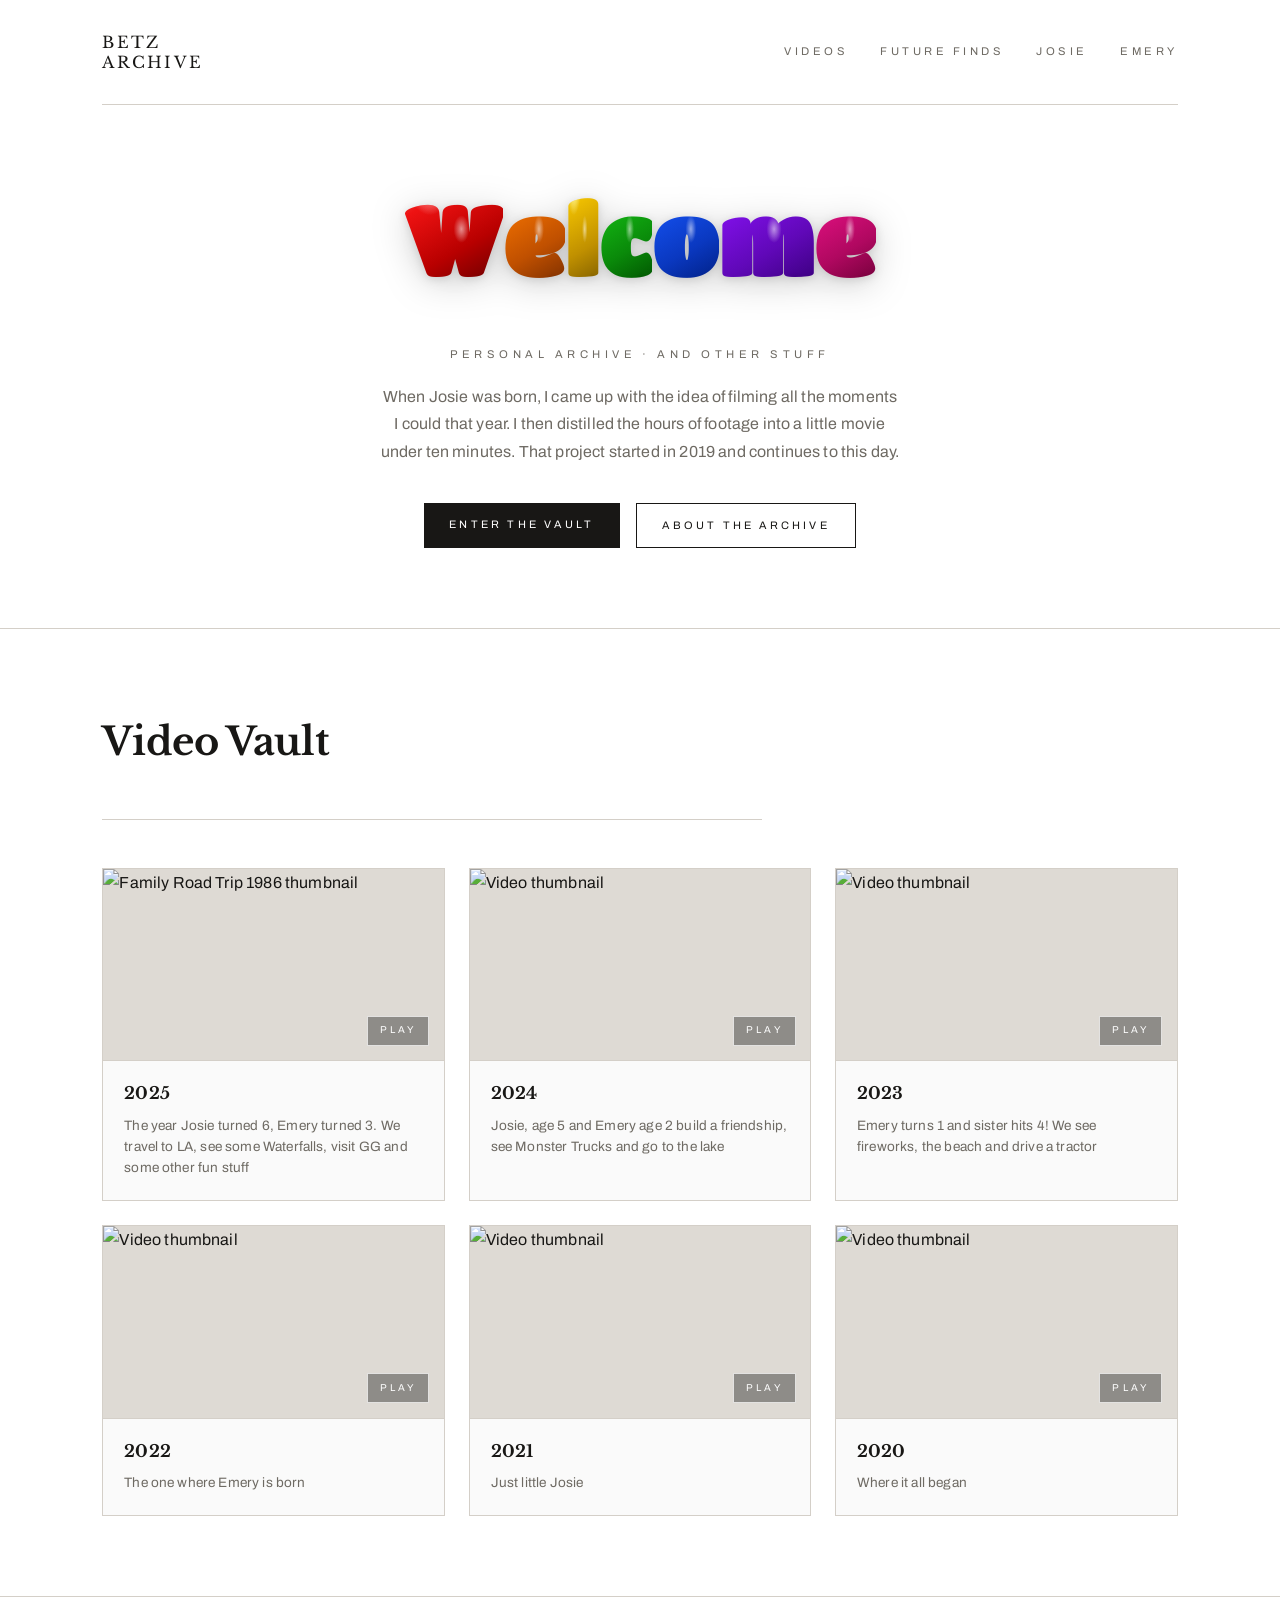
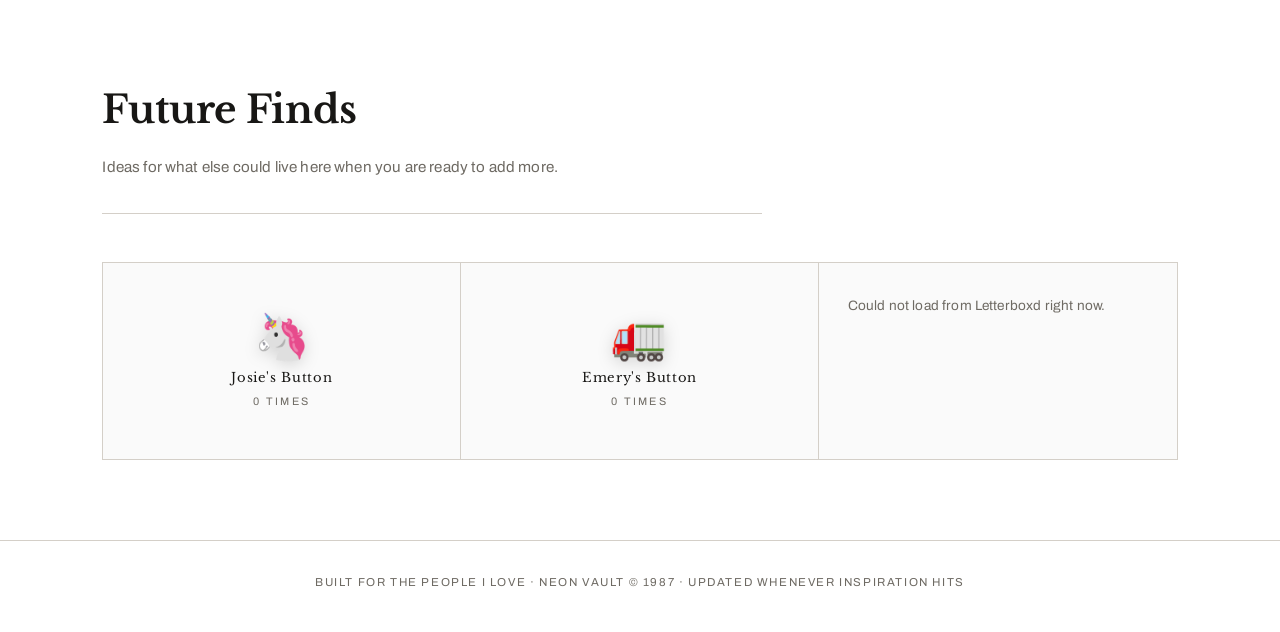
==== index.html @ 5c45f524 "Add Josie and Emery MySpace-era pages with nav links https://claude.ai/code/session_01HqsJxWjfyd1qvW" ====
<!DOCTYPE html>
<html lang="en">
  <head>
    <meta charset="UTF-8" />
    <meta name="viewport" content="width=device-width, initial-scale=1.0" />
    <title>BrutalBetz — Personal Video Archive</title>
    <link rel="stylesheet" href="styles.css?v=7" />
    <link rel="preconnect" href="https://fonts.googleapis.com" />
    <link rel="preconnect" href="https://fonts.gstatic.com" crossorigin />
    <link
      href="https://fonts.googleapis.com/css2?family=Archivo:wght@400;600;700&family=Libre+Baskerville:wght@400;700&family=Titan+One&display=swap"
      rel="stylesheet"
    />
  </head>
  <body>
    <header class="hero">
      <nav class="nav">
        <div class="logo">
          <span>Betz</span>
          <span>Archive</span>
        </div>
        <div class="nav-links">
          <a href="#videos">Videos</a>
          <a href="#future">Future Finds</a>
          <a href="josie.html">Josie</a>
          <a href="emery.html">Emery</a>
        </div>
      </nav>
      <div class="hero-content">
        <h1 class="balloon-welcome" aria-label="Welcome">
          <span class="bl bl-1">W</span><span class="bl bl-2">e</span><span class="bl bl-3">l</span><span class="bl bl-4">c</span><span class="bl bl-5">o</span><span class="bl bl-6">m</span><span class="bl bl-7">e</span>
        </h1>
        <p class="tagline">Personal Archive · And Other Stuff</p>
        <p class="subtitle">
          When Josie was born, I came up with the idea of filming all the moments I could that year. I then distilled the hours of footage into a little movie under ten minutes. That project started in 2019 and continues to this day.
        </p>
        <div class="hero-actions">
          <a class="btn primary" href="#videos">Enter the Vault</a>
          <a class="btn ghost" href="#about">About the Archive</a>
        </div>
      </div>
    </header>

    <main>
      <section id="videos" class="section">
        <div class="section-heading">
          <h2>Video Vault</h2>
        </div>
        <div class="video-grid">
          <article class="video-card">
            <a
              class="video-frame video-thumb"
              href="https://www.youtube.com/watch?v=CXclisG_ef0"
              target="_blank"
              rel="noopener"
              aria-label="Watch Family Road Trip 1986 on YouTube"
            >
              <img
                src="https://img.youtube.com/vi/CXclisG_ef0/hqdefault.jpg"
                alt="Family Road Trip 1986 thumbnail"
                loading="lazy"
              />
              <span class="play-badge">Play</span>
            </a>
            <div class="video-info">
              <h3>2025</h3>
              <p>The year Josie turned 6, Emery turned 3. We travel to LA, see some Waterfalls, visit GG and some other fun stuff</p>
            </div>
          </article>

          <article class="video-card">
            <a
              class="video-frame video-thumb"
              href="https://www.youtube.com/watch?v=fE4A3GOaSOI"
              target="_blank"
              rel="noopener"
              aria-label="Watch Backyard Premiere Night on YouTube"
            >
              <img
                src="https://img.youtube.com/vi/fE4A3GOaSOI/hqdefault.jpg"
                alt="Video thumbnail"
                loading="lazy"
              />
              <span class="play-badge">Play</span>
            </a>
            <div class="video-info">
              <h3>2024</h3>
              <p>Josie, age 5 and Emery age 2 build a friendship, see Monster Trucks and go to the lake</p>
            </div>
          </article>

          <article class="video-card">
            <a
              class="video-frame video-thumb"
              href="https://www.youtube.com/watch?v=Lk8AnoYKw0U"
              target="_blank"
              rel="noopener"
              aria-label="Watch Arcade Night Highlights on YouTube"
            >
              <img
                src="https://img.youtube.com/vi/Lk8AnoYKw0U/hqdefault.jpg"
                alt="Video thumbnail"
                loading="lazy"
              />
              <span class="play-badge">Play</span>
            </a>
            <div class="video-info">
              <h3>2023</h3>
              <p>Emery turns 1 and sister hits 4! We see fireworks, the beach and drive a tractor</p>
            </div>
          </article>

          <article class="video-card">
            <a
              class="video-frame video-thumb"
              href="https://www.youtube.com/watch?v=6QU9SoB298Q"
              target="_blank"
              rel="noopener"
              aria-label="Watch video on YouTube"
            >
              <img
                src="https://img.youtube.com/vi/6QU9SoB298Q/hqdefault.jpg"
                alt="Video thumbnail"
                loading="lazy"
              />
              <span class="play-badge">Play</span>
            </a>
            <div class="video-info">
              <h3>2022</h3>
              <p>The one where Emery is born</p>
            </div>
          </article>

          <article class="video-card">
            <a
              class="video-frame video-thumb"
              href="https://www.youtube.com/watch?v=R--Ozr4izWY"
              target="_blank"
              rel="noopener"
              aria-label="Watch video on YouTube"
            >
              <img
                src="https://img.youtube.com/vi/R--Ozr4izWY/hqdefault.jpg"
                alt="Video thumbnail"
                loading="lazy"
              />
              <span class="play-badge">Play</span>
            </a>
            <div class="video-info">
              <h3>2021</h3>
              <p>Just little Josie</p>
            </div>
          </article>

          <article class="video-card">
            <a
              class="video-frame video-thumb"
              href="https://www.youtube.com/watch?v=azm1AT_yBo0"
              target="_blank"
              rel="noopener"
              aria-label="Watch video on YouTube"
            >
              <img
                src="https://img.youtube.com/vi/azm1AT_yBo0/hqdefault.jpg"
                alt="Video thumbnail"
                loading="lazy"
              />
              <span class="play-badge">Play</span>
            </a>
            <div class="video-info">
              <h3>2020</h3>
              <p>Where it all began</p>
            </div>
          </article>
        </div>
      </section>

<section id="future" class="section future">
        <div class="section-heading">
          <h2>Future Finds</h2>
          <p>Ideas for what else could live here when you are ready to add more.</p>
        </div>
        <div class="future-grid">
          <div class="future-card josie-card">
            <button class="josie-btn" id="josie-btn" aria-label="Josie's Button">
              <span class="josie-icon">🦄</span>
              <span class="josie-label">Josie's Button</span>
              <span class="btn-counter" id="josie-count">0 times</span>
            </button>
          </div>
          <div class="future-card emery-card">
            <button class="emery-btn" id="emery-btn" aria-label="Emery's Button">
              <span class="emery-icon">🚛</span>
              <span class="emery-label">Emery's Button</span>
              <span class="btn-counter" id="emery-count">0 times</span>
            </button>
          </div>
          <div class="future-card letterboxd-card" id="letterboxd-card">
            <p class="lb-loading">Loading from Letterboxd…</p>
          </div>
        </div>
      </section>
    </main>

    <footer class="footer">
      <p>Built for the people I love · Neon Vault © 1987 · Updated whenever inspiration hits</p>
    </footer>

    <script>
      function spawnRunner(emoji, cssClass, duration) {
        const el = document.createElement('div');
        el.textContent = emoji;
        el.className = cssClass;
        el.style.bottom = (55 + Math.random() * 90) + 'px';
        document.body.appendChild(el);
        setTimeout(function () { el.remove(); }, duration);
      }

      function formatCount(n) {
        return n === 1 ? '1 time' : n + ' times';
      }

      // Load saved counts
      var josieCount = parseInt(localStorage.getItem('josie-count') || '0', 10);
      var emeryCount = parseInt(localStorage.getItem('emery-count') || '0', 10);
      document.getElementById('josie-count').textContent = formatCount(josieCount);
      document.getElementById('emery-count').textContent = formatCount(emeryCount);

      document.getElementById('josie-btn').addEventListener('click', function () {
        spawnRunner('🦄', 'unicorn-runner', 3100);
        josieCount++;
        localStorage.setItem('josie-count', josieCount);
        document.getElementById('josie-count').textContent = formatCount(josieCount);
      });

      document.getElementById('emery-btn').addEventListener('click', function () {
        spawnRunner('🚛', 'truck-runner', 3300);
        emeryCount++;
        localStorage.setItem('emery-count', emeryCount);
        document.getElementById('emery-count').textContent = formatCount(emeryCount);
      });
    </script>

    <script>
      (async function () {
        const card = document.getElementById('letterboxd-card');
        const feedUrl = 'https://letterboxd.com/BrutalBetz/rss/';
        const enc = encodeURIComponent(feedUrl);

        async function timedFetch(url) {
          const ctrl = new AbortController();
          const t = setTimeout(() => ctrl.abort(), 8000);
          try {
            const r = await fetch(url, { signal: ctrl.signal });
            clearTimeout(t);
            return r;
          } catch (e) { clearTimeout(t); throw e; }
        }

        async function getRawXml() {
          // Proxy 1: allorigins (returns JSON wrapper)
          try {
            const r = await timedFetch('https://api.allorigins.win/get?url=' + enc);
            if (r.ok) { const j = await r.json(); if (j.contents) return j.contents; }
          } catch (_) {}

          // Proxy 2: corsproxy.io (returns raw)
          try {
            const r = await timedFetch('https://corsproxy.io/?' + enc);
            if (r.ok) return await r.text();
          } catch (_) {}

          // Proxy 3: codetabs (returns raw)
          try {
            const r = await timedFetch('https://api.codetabs.com/v1/proxy?quest=' + enc);
            if (r.ok) return await r.text();
          } catch (_) {}

          throw new Error('All proxies failed');
        }

        try {
          const xmlText = await getRawXml();
          const xml = new DOMParser().parseFromString(xmlText, 'text/xml');
          const item = xml.querySelector('item');
          if (!item) throw new Error('No items');

          const rawTitle = item.querySelector('title')?.textContent || '';

          // <link> sits between tags as a text node — grab it safely
          const linkEl = item.getElementsByTagName('link')[0];
          const link = (linkEl?.textContent || linkEl?.nextSibling?.nodeValue || '').trim() || 'https://letterboxd.com/BrutalBetz/';

          const rating = parseFloat(
            item.getElementsByTagNameNS('*', 'memberRating')[0]?.textContent ||
            item.getElementsByTagNameNS('*', 'rating')[0]?.textContent || '0'
          );
          const watchedDate = item.getElementsByTagNameNS('*', 'watchedDate')[0]?.textContent || '';

          const tmp = document.createElement('div');
          tmp.innerHTML = item.querySelector('description')?.textContent || '';
          const posterSrc = tmp.querySelector('img')?.src || '';

          const cleanTitle = rawTitle.replace(/,\s*\d{4}.*$/, '').trim();
          const year = rawTitle.match(/,\s*(\d{4})/)?.[1] || '';

          function toStars(n) {
            if (!n || isNaN(n)) return '';
            return '★'.repeat(Math.floor(n)) + (n % 1 >= 0.5 ? '½' : '');
          }

          const dateStr = watchedDate
            ? new Date(watchedDate + 'T12:00:00').toLocaleDateString('en-US', { month: 'long', day: 'numeric', year: 'numeric' })
            : '';

          card.innerHTML = `
            <p class="lb-eyebrow">Last Watched</p>
            <div class="lb-inner">
              ${posterSrc ? `<a href="${link}" target="_blank" rel="noopener" aria-label="${cleanTitle} on Letterboxd">
                <img class="lb-poster" src="${posterSrc}" alt="${cleanTitle} poster">
              </a>` : ''}
              <div class="lb-info">
                <h3 class="lb-title">
                  <a href="${link}" target="_blank" rel="noopener">${cleanTitle}</a>${year ? `&ensp;<span class="lb-year">${year}</span>` : ''}
                </h3>
                ${toStars(rating) ? `<p class="lb-rating">${toStars(rating)}</p>` : ''}
                ${dateStr ? `<p class="lb-date">${dateStr}</p>` : ''}
              </div>
            </div>
            <a class="lb-profile-link" href="https://letterboxd.com/BrutalBetz/" target="_blank" rel="noopener">View on Letterboxd →</a>
          `;
        } catch (e) {
          card.innerHTML = '<p class="lb-loading">Could not load from Letterboxd right now.</p>';
        }
      })();
    </script>
  </body>
</html>
---- styles.css ----
:root {
  --bg: #ffffff;
  --bg-card: #fafafa;
  --ink: #181715;
  --muted: #6e6a63;
  --accent: #8c3b41;
  --accent-blue: #4d7082;
  --line: #d4cfc8;
  --shadow: 0 1px 6px rgba(0, 0, 0, 0.06);
}

* {
  box-sizing: border-box;
  margin: 0;
  padding: 0;
}

body {
  font-family: "Archivo", sans-serif;
  background: var(--bg);
  color: var(--ink);
  line-height: 1.7;
  letter-spacing: 0.01em;
}

/* ── NAV & HERO ─────────────────────────────────── */

.hero {
  padding: 0 8vw;
  background: var(--bg);
  border-bottom: 1px solid var(--line);
}

.nav {
  display: flex;
  justify-content: space-between;
  align-items: center;
  padding: 2rem 0;
  border-bottom: 1px solid var(--line);
}

.logo {
  font-family: "Libre Baskerville", serif;
  font-size: 1rem;
  letter-spacing: 0.14rem;
  text-transform: uppercase;
  color: var(--ink);
  display: flex;
  flex-direction: column;
  line-height: 1.25;
}

.nav-links {
  display: flex;
  gap: 2rem;
  font-family: "Archivo", sans-serif;
  text-transform: uppercase;
  font-size: 0.7rem;
  letter-spacing: 0.22rem;
}

.nav-links a {
  color: var(--muted);
  text-decoration: none;
  transition: color 0.2s;
}

.nav-links a:hover {
  color: var(--ink);
}

.hero-content {
  padding: 3rem 0 5rem;
  text-align: center;
}

.balloon-welcome {
  font-family: "Titan One", cursive;
  font-size: clamp(2.4rem, 8.5vw, 6rem);
  line-height: 1.8;
  letter-spacing: 0.01em;
  margin-bottom: 1.2rem;
  white-space: nowrap;
  filter:
    drop-shadow(0 6px 18px rgba(0, 0, 0, 0.18))
    drop-shadow(0 2px 4px rgba(0, 0, 0, 0.12));
}

@keyframes balloon-float {
  0%, 100% { transform: translateY(var(--arch)); }
  50%       { transform: translateY(calc(var(--arch) - 16px)); }
}

.bl {
  display: inline-block;
  color: transparent;
  -webkit-background-clip: text;
  background-clip: text;
  animation: balloon-float 3.2s ease-in-out infinite;
}

/* arch positions form an upward curve — center letter is highest */
.bl-1 { --arch: 22px;  animation-delay: 0.00s; }
.bl-2 { --arch: 8px;   animation-delay: 0.14s; }
.bl-3 { --arch: -4px;  animation-delay: 0.28s; }
.bl-4 { --arch: -14px; animation-delay: 0.42s; }
.bl-5 { --arch: -4px;  animation-delay: 0.56s; }
.bl-6 { --arch: 8px;   animation-delay: 0.70s; }
.bl-7 { --arch: 22px;  animation-delay: 0.84s; }

/* Metallic gradients: sharp white specular + deep shadow per letter */
.bl-1 { background-image:
  radial-gradient(ellipse 36% 30% at 26% 18%, rgba(255,255,255,1.0) 0%, rgba(255,180,180,0.5) 35%, transparent 60%),
  radial-gradient(ellipse 16% 16% at 58% 44%, rgba(255,255,255,0.55) 0%, transparent 50%),
  radial-gradient(ellipse 30% 26% at 80% 84%, rgba(80,0,0,0.7) 0%, transparent 58%),
  linear-gradient(150deg, #ff7070 0%, #ee1212 28%, #b80000 56%, #6a0000 80%, #320000 100%); }

.bl-2 { background-image:
  radial-gradient(ellipse 36% 30% at 26% 18%, rgba(255,255,255,1.0) 0%, rgba(255,210,160,0.5) 35%, transparent 60%),
  radial-gradient(ellipse 16% 16% at 58% 44%, rgba(255,255,255,0.55) 0%, transparent 50%),
  radial-gradient(ellipse 30% 26% at 80% 84%, rgba(90,28,0,0.7) 0%, transparent 58%),
  linear-gradient(150deg, #ffb84a 0%, #f07000 28%, #c05000 56%, #7a2e00 80%, #3a1200 100%); }

.bl-3 { background-image:
  radial-gradient(ellipse 36% 30% at 26% 18%, rgba(255,255,255,1.0) 0%, rgba(255,255,180,0.5) 35%, transparent 60%),
  radial-gradient(ellipse 16% 16% at 58% 44%, rgba(255,255,255,0.55) 0%, transparent 50%),
  radial-gradient(ellipse 30% 26% at 80% 84%, rgba(80,60,0,0.7) 0%, transparent 58%),
  linear-gradient(150deg, #ffe040 0%, #f0c000 28%, #c09000 56%, #7a5a00 80%, #3a2800 100%); }

.bl-4 { background-image:
  radial-gradient(ellipse 36% 30% at 26% 18%, rgba(255,255,255,1.0) 0%, rgba(180,255,180,0.5) 35%, transparent 60%),
  radial-gradient(ellipse 16% 16% at 58% 44%, rgba(255,255,255,0.55) 0%, transparent 50%),
  radial-gradient(ellipse 30% 26% at 80% 84%, rgba(0,60,0,0.7) 0%, transparent 58%),
  linear-gradient(150deg, #60e060 0%, #14b814 28%, #0a8a0a 56%, #005000 80%, #002400 100%); }

.bl-5 { background-image:
  radial-gradient(ellipse 36% 30% at 26% 18%, rgba(255,255,255,1.0) 0%, rgba(180,200,255,0.5) 35%, transparent 60%),
  radial-gradient(ellipse 16% 16% at 58% 44%, rgba(255,255,255,0.55) 0%, transparent 50%),
  radial-gradient(ellipse 30% 26% at 80% 84%, rgba(0,0,90,0.7) 0%, transparent 58%),
  linear-gradient(150deg, #6098ff 0%, #1450ee 28%, #0a38c0 56%, #001e80 80%, #000e40 100%); }

.bl-6 { background-image:
  radial-gradient(ellipse 36% 30% at 26% 18%, rgba(255,255,255,1.0) 0%, rgba(220,180,255,0.5) 35%, transparent 60%),
  radial-gradient(ellipse 16% 16% at 58% 44%, rgba(255,255,255,0.55) 0%, transparent 50%),
  radial-gradient(ellipse 30% 26% at 80% 84%, rgba(50,0,90,0.7) 0%, transparent 58%),
  linear-gradient(150deg, #c070ff 0%, #8010e8 28%, #6008b8 56%, #3c0080 80%, #1c0040 100%); }

.bl-7 { background-image:
  radial-gradient(ellipse 36% 30% at 26% 18%, rgba(255,255,255,1.0) 0%, rgba(255,180,230,0.5) 35%, transparent 60%),
  radial-gradient(ellipse 16% 16% at 58% 44%, rgba(255,255,255,0.55) 0%, transparent 50%),
  radial-gradient(ellipse 30% 26% at 80% 84%, rgba(90,0,50,0.7) 0%, transparent 58%),
  linear-gradient(150deg, #ff70c0 0%, #e01080 28%, #b00860 56%, #700038 80%, #360018 100%); }

.tagline {
  font-family: "Archivo", sans-serif;
  text-transform: uppercase;
  letter-spacing: 0.28rem;
  color: var(--muted);
  margin-bottom: 1.2rem;
  font-size: 0.7rem;
}

.subtitle {
  color: var(--muted);
  max-width: 520px;
  font-size: 1rem;
  line-height: 1.7;
  margin: 0 auto;
}

.hero-actions {
  display: flex;
  gap: 1rem;
  margin-top: 2.4rem;
  justify-content: center;
}

.btn {
  text-decoration: none;
  padding: 0.75rem 1.6rem;
  font-family: "Archivo", sans-serif;
  text-transform: uppercase;
  font-size: 0.68rem;
  letter-spacing: 0.2rem;
  transition: background 0.2s, color 0.2s, border-color 0.2s;
  border-radius: 0;
}

.btn.primary {
  background: var(--ink);
  color: var(--bg);
}

.btn.primary:hover {
  background: var(--accent);
}

.btn.ghost {
  border: 1px solid var(--ink);
  color: var(--ink);
}

.btn.ghost:hover {
  background: var(--ink);
  color: var(--bg);
}

/* ── SECTIONS ───────────────────────────────────── */

.section {
  padding: 5rem 8vw;
}

.section-heading {
  max-width: 660px;
  margin-bottom: 3rem;
  padding-bottom: 2rem;
  border-bottom: 1px solid var(--line);
}

.section h2 {
  font-family: "Libre Baskerville", serif;
  font-size: clamp(2rem, 3vw, 2.8rem);
  letter-spacing: -0.01em;
  margin-bottom: 0.8rem;
}

.section-heading p {
  color: var(--muted);
  font-size: 0.95rem;
}

/* ── VIDEO GRID ─────────────────────────────────── */

.video-grid {
  display: grid;
  grid-template-columns: repeat(3, 1fr);
  gap: 1.5rem;
}

.video-card {
  background: var(--bg-card);
  border: 1px solid var(--line);
  overflow: hidden;
}

.video-frame {
  position: relative;
  padding-top: 56.25%;
  background: #dedad4;
  overflow: hidden;
}

.video-frame img {
  position: absolute;
  inset: 0;
  width: 100%;
  height: 100%;
  object-fit: cover;
}

.video-thumb {
  display: block;
  text-decoration: none;
  color: inherit;
}

.video-thumb::after {
  content: "";
  position: absolute;
  inset: 0;
  background: rgba(0, 0, 0, 0);
  transition: background 0.25s ease;
}

.play-badge {
  position: absolute;
  right: 0.9rem;
  bottom: 0.9rem;
  padding: 0.35rem 0.75rem;
  font-size: 0.62rem;
  letter-spacing: 0.2rem;
  text-transform: uppercase;
  font-family: "Archivo", sans-serif;
  border: 1px solid rgba(255, 255, 255, 0.75);
  color: #fff;
  background: rgba(0, 0, 0, 0.36);
  z-index: 1;
}

.video-thumb:hover::after {
  background: rgba(0, 0, 0, 0.14);
}

.video-thumb:hover .play-badge {
  background: rgba(0, 0, 0, 0.6);
  border-color: #fff;
}

.video-info {
  padding: 1.2rem 1.3rem 1.4rem;
  border-top: 1px solid var(--line);
}

.video-info h3 {
  font-family: "Libre Baskerville", serif;
  font-size: 1.05rem;
  margin-bottom: 0.35rem;
}

.video-info p {
  font-size: 0.85rem;
  color: var(--muted);
  line-height: 1.55;
}

/* ── FUTURE FINDS ───────────────────────────────── */

.future {
  border-top: 1px solid var(--line);
}

.future-grid {
  display: grid;
  grid-template-columns: repeat(3, 1fr);
  border: 1px solid var(--line);
}

.future-card {
  padding: 2rem 1.8rem;
  background: var(--bg-card);
  border-right: 1px solid var(--line);
}

.future-card:last-child {
  border-right: none;
}

.future-card h3 {
  font-family: "Libre Baskerville", serif;
  font-size: 1rem;
  margin-bottom: 0.5rem;
}

.future-card p {
  font-size: 0.85rem;
  color: var(--muted);
  line-height: 1.55;
}

/* ── JOSIE'S BUTTON ─────────────────────────────── */

.josie-card {
  display: flex;
  align-items: center;
  justify-content: center;
}

.josie-btn {
  background: none;
  border: none;
  cursor: pointer;
  display: flex;
  flex-direction: column;
  align-items: center;
  gap: 0.6rem;
  padding: 1.2rem 1.6rem;
  border-radius: 16px;
  transition: transform 0.15s ease;
  outline: none;
}

.josie-btn:hover  { transform: scale(1.08); }
.josie-btn:active { transform: scale(0.93); }

.josie-icon {
  font-size: 2.8rem;
  line-height: 1;
  filter: drop-shadow(0 3px 8px rgba(0, 0, 0, 0.15));
  display: block;
}

.josie-label {
  font-family: "Libre Baskerville", serif;
  font-size: 0.82rem;
  color: var(--ink);
  letter-spacing: 0.04rem;
}

.btn-counter {
  font-family: "Archivo", sans-serif;
  font-size: 0.68rem;
  text-transform: uppercase;
  letter-spacing: 0.14rem;
  color: var(--muted);
}

/* ── EMERY'S BUTTON ─────────────────────────────── */

.emery-card {
  display: flex;
  align-items: center;
  justify-content: center;
}

.emery-btn {
  background: none;
  border: none;
  cursor: pointer;
  display: flex;
  flex-direction: column;
  align-items: center;
  gap: 0.6rem;
  padding: 1.2rem 1.6rem;
  border-radius: 16px;
  transition: transform 0.15s ease;
  outline: none;
}

.emery-btn:hover  { transform: scale(1.08); }
.emery-btn:active { transform: scale(0.93); }

.emery-icon {
  font-size: 2.8rem;
  line-height: 1;
  filter: drop-shadow(0 3px 8px rgba(0, 0, 0, 0.15));
  display: block;
}

.emery-label {
  font-family: "Libre Baskerville", serif;
  font-size: 0.82rem;
  color: var(--ink);
  letter-spacing: 0.04rem;
}


/* ── MONSTER TRUCK RUNNER ───────────────────────── */

@keyframes truck-run {
  0%   { left: -12%; transform: scaleX(-1) translateY(0px)   rotate(0deg);  }
  12%  {             transform: scaleX(-1) translateY(-30px)  rotate(4deg);  }
  24%  {             transform: scaleX(-1) translateY(0px)    rotate(-2deg); }
  36%  {             transform: scaleX(-1) translateY(-30px)  rotate(4deg);  }
  48%  {             transform: scaleX(-1) translateY(0px)    rotate(-2deg); }
  60%  {             transform: scaleX(-1) translateY(-30px)  rotate(4deg);  }
  72%  {             transform: scaleX(-1) translateY(0px)    rotate(-2deg); }
  84%  {             transform: scaleX(-1) translateY(-30px)  rotate(4deg);  }
  100% { left: 112%; transform: scaleX(-1) translateY(0px)    rotate(0deg);  }
}

.truck-runner {
  position: fixed;
  bottom: 72px;
  left: -12%;
  font-size: 5rem;
  line-height: 1;
  z-index: 9999;
  pointer-events: none;
  animation: truck-run 3s linear forwards;
}

/* ── UNICORN RUNNER ─────────────────────────────── */

@keyframes unicorn-run {
  0%   { left: -10%; transform: scaleX(-1) translateY(0px);   }
  8%   {             transform: scaleX(-1) translateY(-18px);  }
  16%  {             transform: scaleX(-1) translateY(0px);    }
  24%  {             transform: scaleX(-1) translateY(-18px);  }
  32%  {             transform: scaleX(-1) translateY(0px);    }
  40%  {             transform: scaleX(-1) translateY(-18px);  }
  48%  {             transform: scaleX(-1) translateY(0px);    }
  56%  {             transform: scaleX(-1) translateY(-18px);  }
  64%  {             transform: scaleX(-1) translateY(0px);    }
  72%  {             transform: scaleX(-1) translateY(-18px);  }
  80%  {             transform: scaleX(-1) translateY(0px);    }
  88%  {             transform: scaleX(-1) translateY(-18px);  }
  100% { left: 110%; transform: scaleX(-1) translateY(0px);   }
}

.unicorn-runner {
  position: fixed;
  bottom: 80px;
  left: -10%;
  font-size: 4rem;
  line-height: 1;
  z-index: 9999;
  pointer-events: none;
  animation: unicorn-run 2.8s linear forwards;
}

/* ── LETTERBOXD CARD ────────────────────────────── */

.letterboxd-card {
  display: flex;
  flex-direction: column;
  gap: 0.9rem;
}

.lb-eyebrow {
  font-family: "Archivo", sans-serif;
  text-transform: uppercase;
  font-size: 0.65rem;
  letter-spacing: 0.22rem;
  color: var(--muted);
}

.lb-inner {
  display: flex;
  gap: 1rem;
  align-items: flex-start;
}

.lb-poster {
  width: 52px;
  flex-shrink: 0;
  border: 1px solid var(--line);
  display: block;
}

.lb-info {
  display: flex;
  flex-direction: column;
  gap: 0.25rem;
}

.lb-title {
  font-family: "Libre Baskerville", serif;
  font-size: 0.95rem;
  font-weight: 400;
  line-height: 1.3;
  margin: 0;
}

.lb-title a {
  color: var(--ink);
  text-decoration: none;
}

.lb-title a:hover {
  color: var(--accent);
}

.lb-year {
  font-family: "Archivo", sans-serif;
  font-size: 0.75rem;
  color: var(--muted);
  font-weight: 400;
}

.lb-rating {
  color: var(--accent);
  font-size: 0.85rem;
  letter-spacing: 0.05em;
}

.lb-date {
  font-size: 0.78rem;
  color: var(--muted);
}

.lb-profile-link {
  font-family: "Archivo", sans-serif;
  font-size: 0.68rem;
  text-transform: uppercase;
  letter-spacing: 0.15rem;
  color: var(--muted);
  text-decoration: none;
  margin-top: auto;
}

.lb-profile-link:hover {
  color: var(--accent);
}

.lb-loading {
  font-size: 0.85rem;
  color: var(--muted);
}

/* ── FOOTER ─────────────────────────────────────── */

.footer {
  padding: 2rem 8vw 2.5rem;
  text-align: center;
  font-size: 0.72rem;
  color: var(--muted);
  border-top: 1px solid var(--line);
  letter-spacing: 0.1rem;
  text-transform: uppercase;
}

/* ── RESPONSIVE ─────────────────────────────────── */

@media (max-width: 960px) {
  .video-grid {
    grid-template-columns: repeat(2, 1fr);
  }

  .future-grid {
    grid-template-columns: 1fr;
  }

  .future-card {
    border-right: none;
    border-bottom: 1px solid var(--line);
  }

  .future-card:last-child {
    border-bottom: none;
  }
}

@media (max-width: 768px) {
  .nav {
    flex-direction: column;
    align-items: flex-start;
    gap: 1rem;
  }

  .hero-actions {
    flex-direction: column;
    align-items: flex-start;
  }

  .video-grid {
    grid-template-columns: 1fr;
  }
}
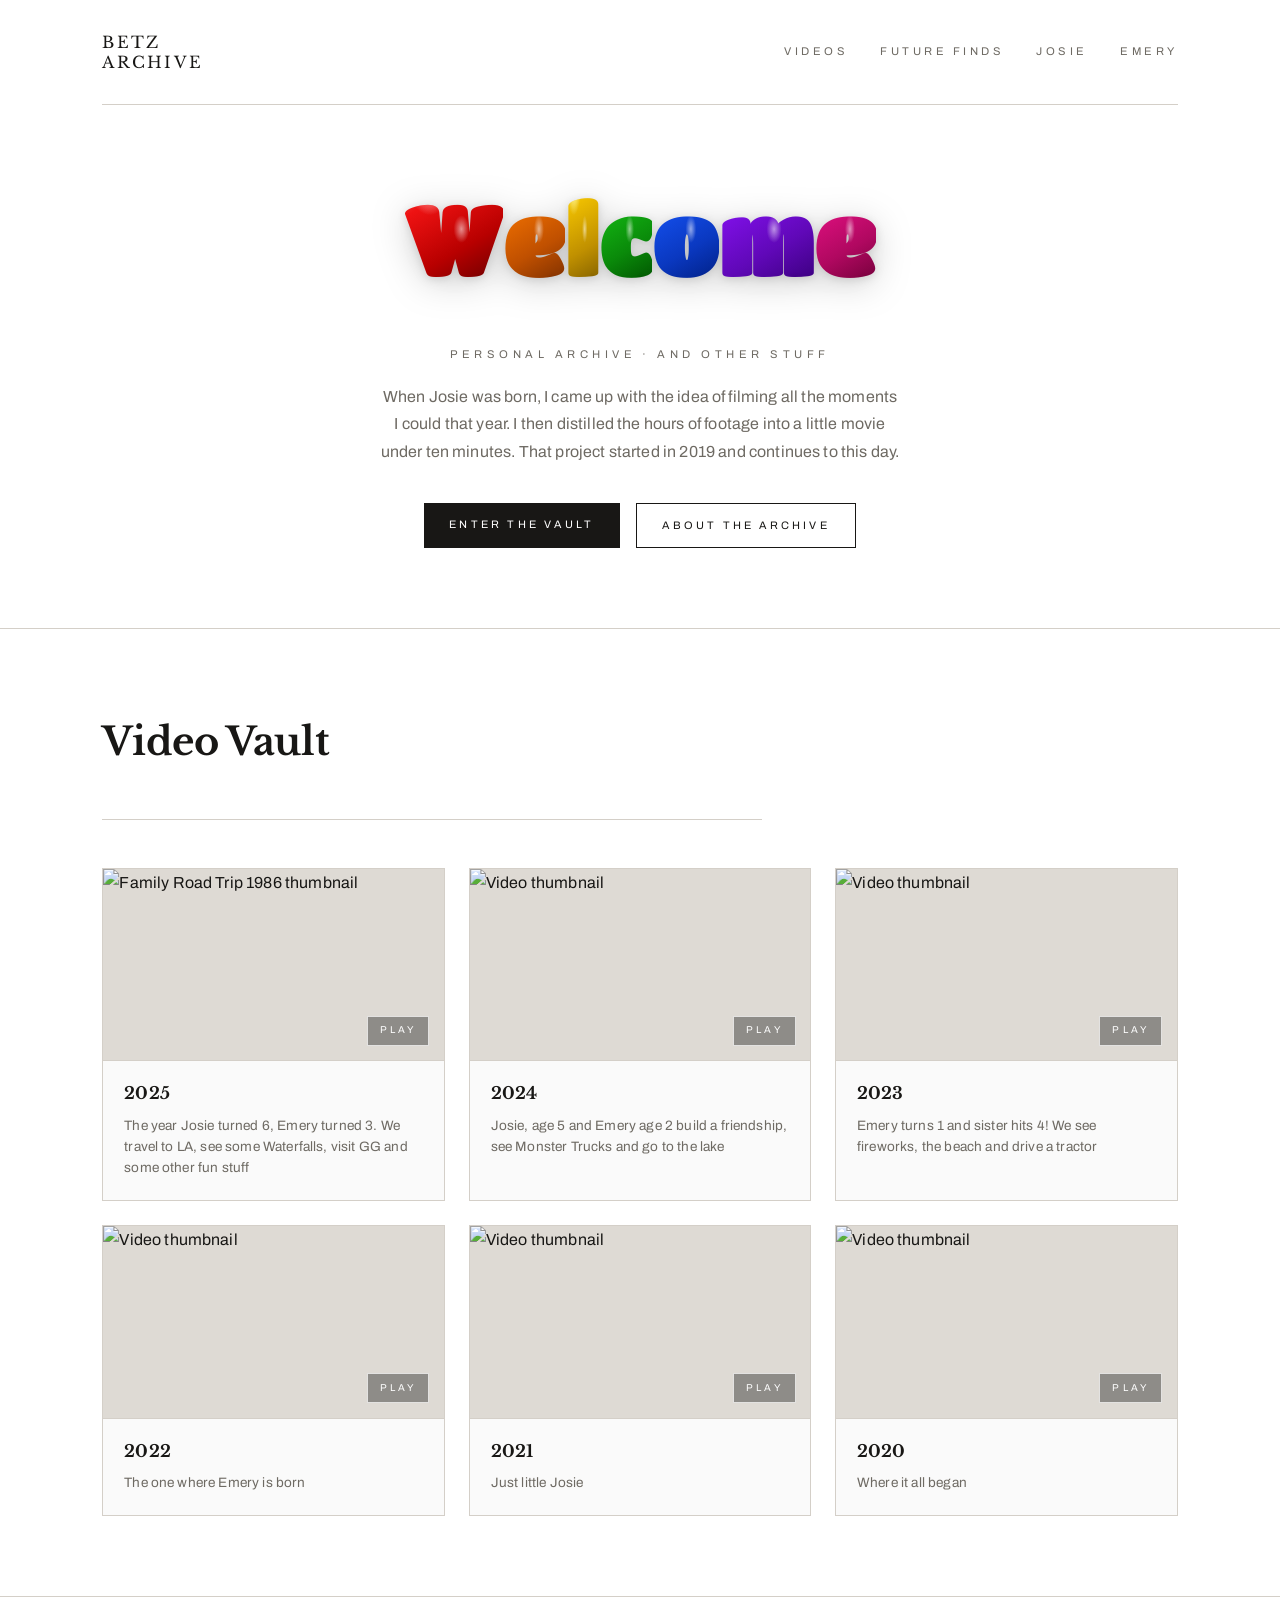
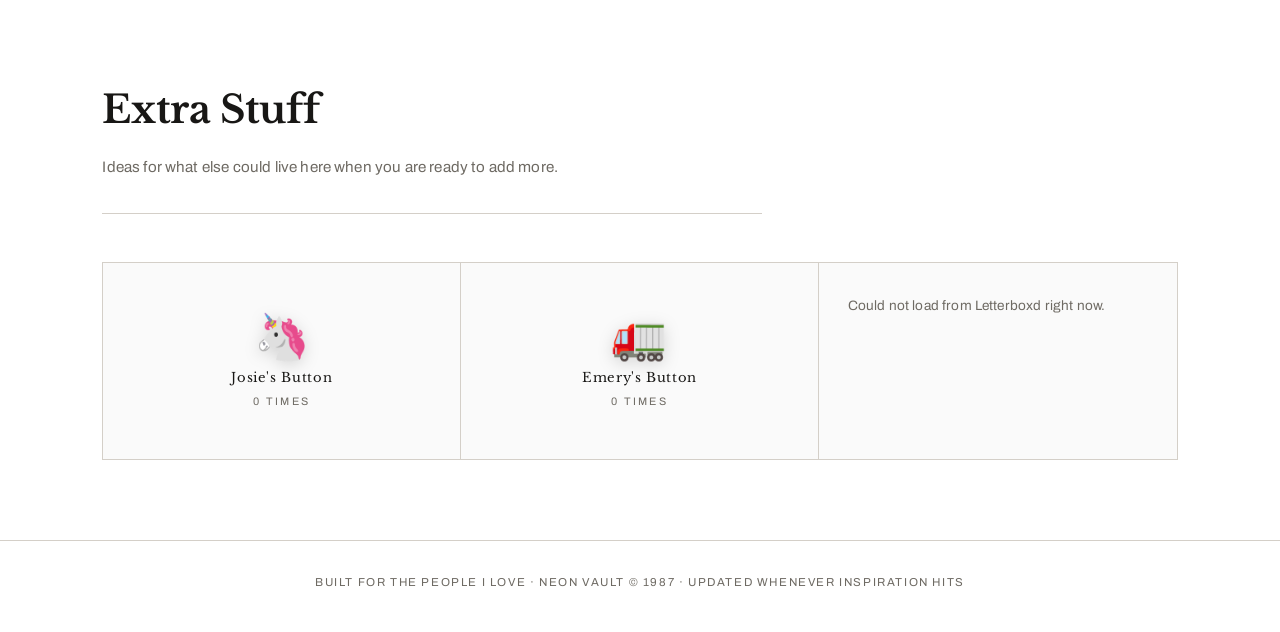
==== commit c61e370f: "Resolve merge conflict: keep nav links for Josie, Emery, Future Finds https://claude.ai/code/session" ====
--- a/index.html
+++ b/index.html
@@ -177,7 +177,7 @@
 
 <section id="future" class="section future">
         <div class="section-heading">
-          <h2>Future Finds</h2>
+          <h2>Extra Stuff</h2>
           <p>Ideas for what else could live here when you are ready to add more.</p>
         </div>
         <div class="future-grid">
@@ -185,14 +185,14 @@
             <button class="josie-btn" id="josie-btn" aria-label="Josie's Button">
               <span class="josie-icon">🦄</span>
               <span class="josie-label">Josie's Button</span>
-              <span class="btn-counter" id="josie-count">0 times</span>
+              <span class="btn-counter" id="josie-count">0 Unicorns</span>
             </button>
           </div>
           <div class="future-card emery-card">
             <button class="emery-btn" id="emery-btn" aria-label="Emery's Button">
               <span class="emery-icon">🚛</span>
               <span class="emery-label">Emery's Button</span>
-              <span class="btn-counter" id="emery-count">0 times</span>
+              <span class="btn-counter" id="emery-count">0 Trucks</span>
             </button>
           </div>
           <div class="future-card letterboxd-card" id="letterboxd-card">
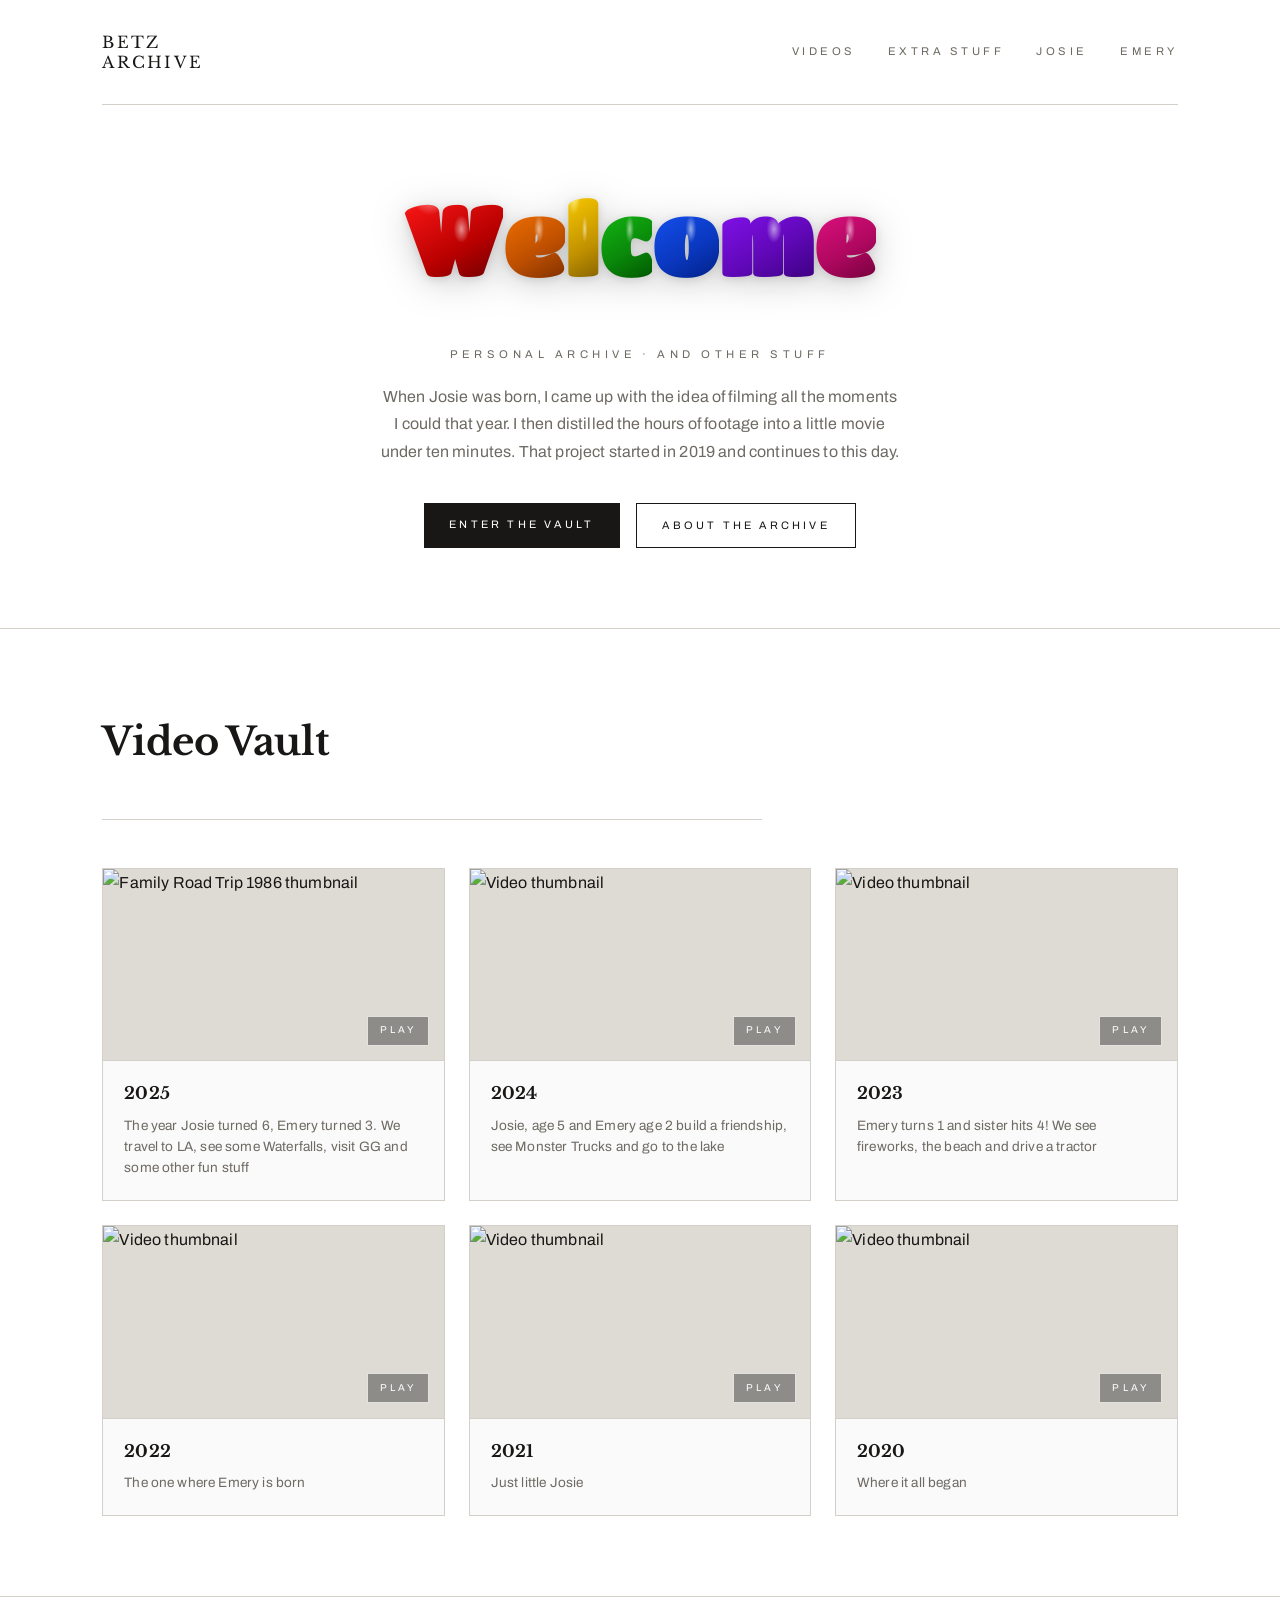
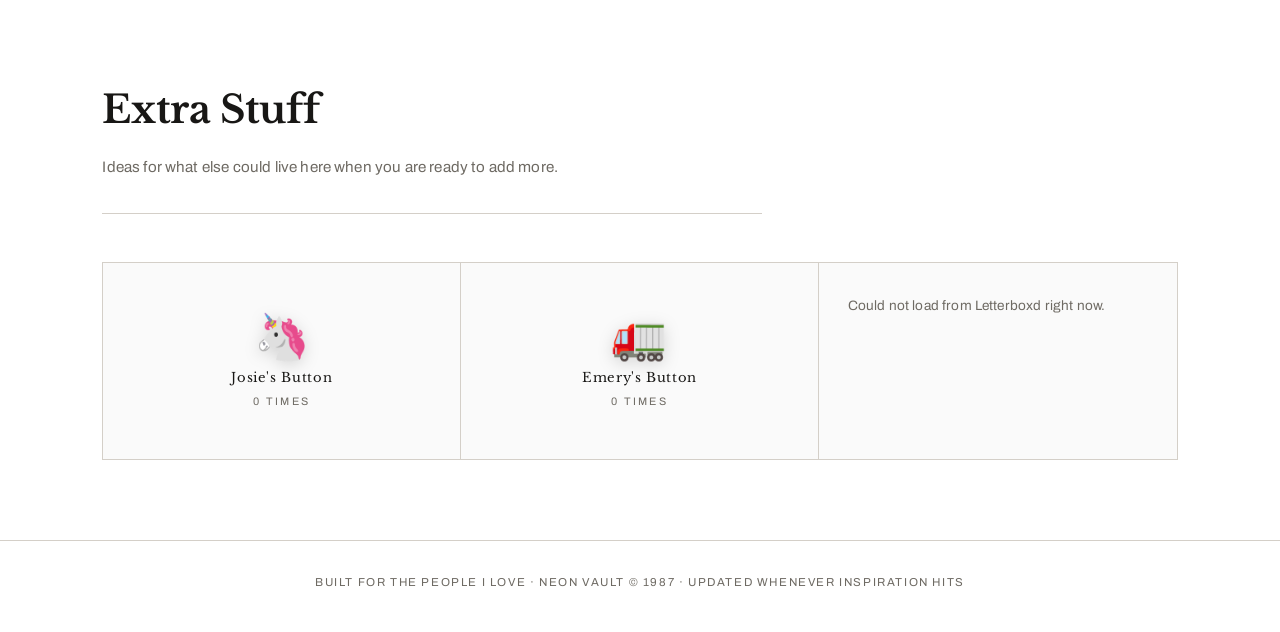
==== commit 977f4a47: "Rename nav link from Future Finds to Extra Stuff https://claude.ai/code/session_01HqsJxWjfyd1qvWVsj9" ====
--- a/index.html
+++ b/index.html
@@ -21,7 +21,7 @@
         </div>
         <div class="nav-links">
           <a href="#videos">Videos</a>
-          <a href="#future">Future Finds</a>
+          <a href="#future">Extra Stuff</a>
           <a href="josie.html">Josie</a>
           <a href="emery.html">Emery</a>
         </div>
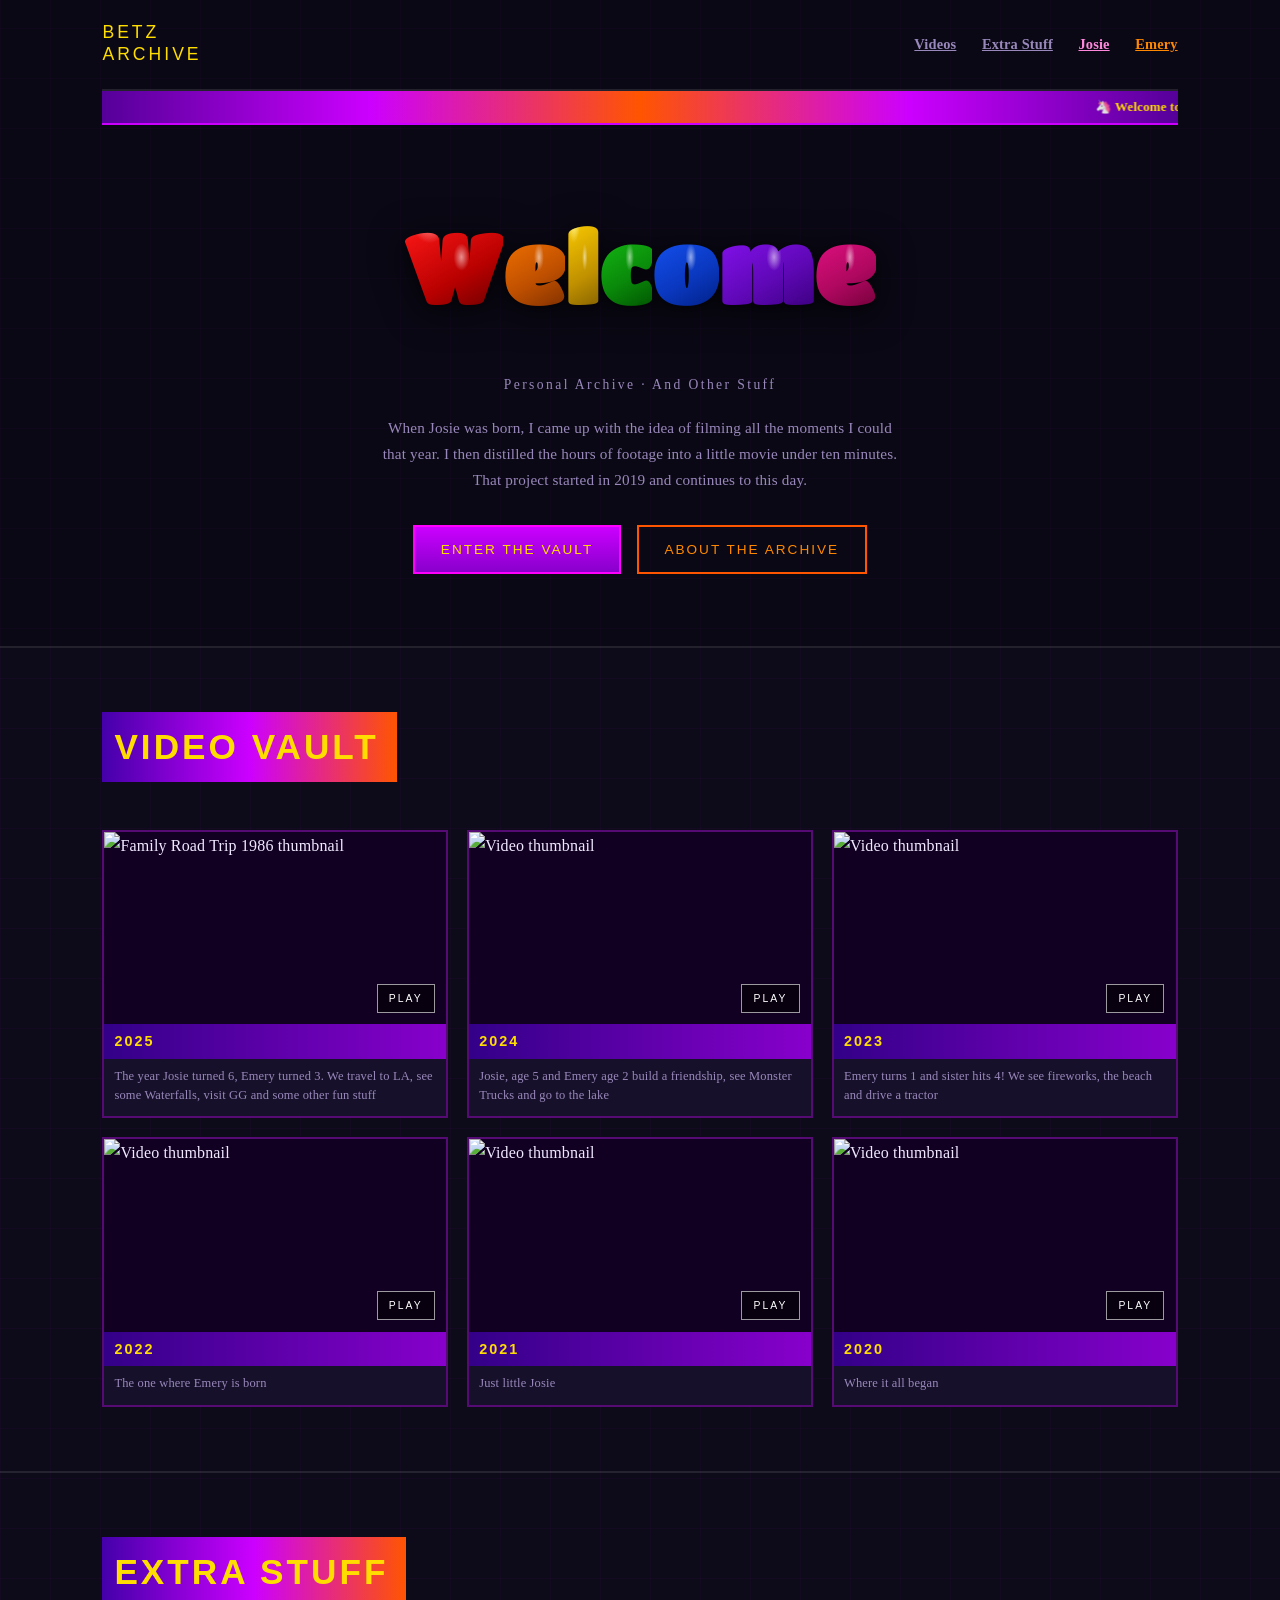
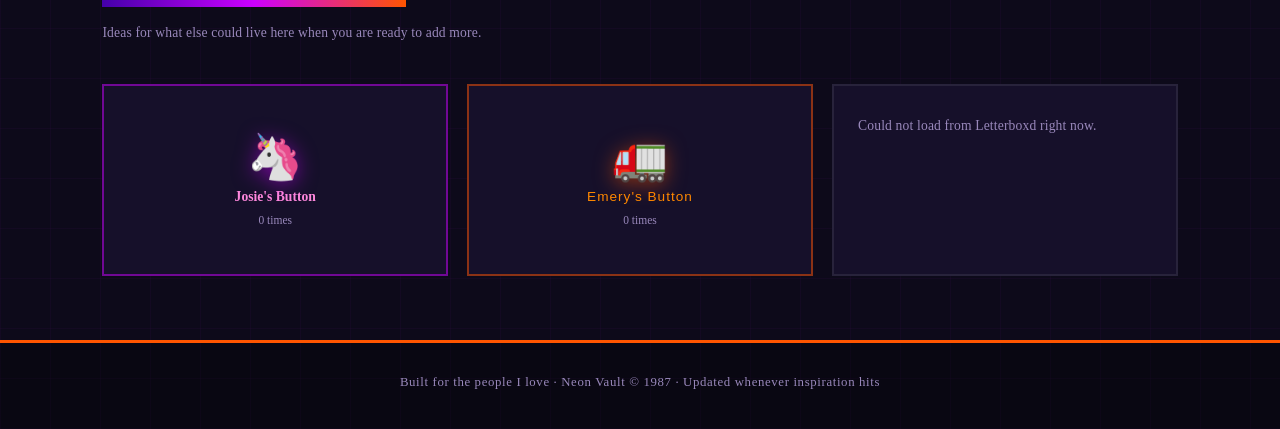
==== commit 01b1a9f8: "Redesign main page to match Josie/Emery MySpace aesthetic Dark purple background with grid, Comic Sa" ====
--- a/index.html
+++ b/index.html
@@ -4,7 +4,7 @@
     <meta charset="UTF-8" />
     <meta name="viewport" content="width=device-width, initial-scale=1.0" />
     <title>BrutalBetz — Personal Video Archive</title>
-    <link rel="stylesheet" href="styles.css?v=7" />
+    <link rel="stylesheet" href="styles.css?v=8" />
     <link rel="preconnect" href="https://fonts.googleapis.com" />
     <link rel="preconnect" href="https://fonts.gstatic.com" crossorigin />
     <link
@@ -26,6 +26,7 @@
           <a href="emery.html">Emery</a>
         </div>
       </nav>
+      <marquee class="site-marquee" scrollamount="4">🦄 Welcome to the Betz Family Archive!! 🚛 Josie is 6 and Emery is 4!! 🌈 Best viewed with your whole heart!! 💖 Click Josie's Button!! Click Emery's Button!! 🔥 New video every year!! ✨🦄</marquee>
       <div class="hero-content">
         <h1 class="balloon-welcome" aria-label="Welcome">
           <span class="bl bl-1">W</span><span class="bl bl-2">e</span><span class="bl bl-3">l</span><span class="bl bl-4">c</span><span class="bl bl-5">o</span><span class="bl bl-6">m</span><span class="bl bl-7">e</span>
--- a/styles.css
+++ b/styles.css
@@ -1,12 +1,12 @@
 :root {
-  --bg: #ffffff;
-  --bg-card: #fafafa;
-  --ink: #181715;
-  --muted: #6e6a63;
-  --accent: #8c3b41;
-  --accent-blue: #4d7082;
-  --line: #d4cfc8;
-  --shadow: 0 1px 6px rgba(0, 0, 0, 0.06);
+  --bg: #0d0a1a;
+  --bg-card: #16102a;
+  --ink: #f0e8ff;
+  --muted: #9988bb;
+  --accent-josie: #cc00ff;
+  --accent-emery: #ff5500;
+  --accent-yellow: #ffdd00;
+  --line: rgba(255,255,255,0.1);
 }
 
 * {
@@ -16,35 +16,49 @@
 }
 
 body {
-  font-family: "Archivo", sans-serif;
-  background: var(--bg);
+  font-family: 'Comic Sans MS', 'Chalkboard SE', cursive;
+  background-color: var(--bg);
+  background-image:
+    repeating-linear-gradient(90deg, rgba(204,0,255,0.035) 0px, rgba(204,0,255,0.035) 1px, transparent 1px, transparent 50px),
+    repeating-linear-gradient(0deg, rgba(204,0,255,0.035) 0px, rgba(204,0,255,0.035) 1px, transparent 1px, transparent 50px);
   color: var(--ink);
   line-height: 1.7;
   letter-spacing: 0.01em;
 }
 
+/* ── MARQUEE ─────────────────────────────────────── */
+
+.site-marquee {
+  background: linear-gradient(90deg, #550099, #cc00ff, #ff5500, #cc00ff, #550099);
+  color: var(--accent-yellow);
+  font-weight: bold;
+  font-size: 13px;
+  padding: 5px 0;
+  border-bottom: 2px solid #cc00ff;
+}
+
 /* ── NAV & HERO ─────────────────────────────────── */
 
 .hero {
   padding: 0 8vw;
-  background: var(--bg);
-  border-bottom: 1px solid var(--line);
+  background: rgba(0, 0, 0, 0.25);
+  border-bottom: 2px solid var(--line);
 }
 
 .nav {
   display: flex;
   justify-content: space-between;
   align-items: center;
-  padding: 2rem 0;
-  border-bottom: 1px solid var(--line);
+  padding: 1.4rem 0;
+  border-bottom: 2px solid var(--line);
 }
 
 .logo {
-  font-family: "Libre Baskerville", serif;
-  font-size: 1rem;
-  letter-spacing: 0.14rem;
+  font-family: Impact, 'Arial Black', sans-serif;
+  font-size: 1.1rem;
+  letter-spacing: 3px;
   text-transform: uppercase;
-  color: var(--ink);
+  color: var(--accent-yellow);
   display: flex;
   flex-direction: column;
   line-height: 1.25;
@@ -52,25 +66,25 @@
 
 .nav-links {
   display: flex;
-  gap: 2rem;
-  font-family: "Archivo", sans-serif;
-  text-transform: uppercase;
-  font-size: 0.7rem;
-  letter-spacing: 0.22rem;
+  gap: 1.6rem;
+  font-family: 'Comic Sans MS', cursive;
+  font-size: 0.9rem;
+  font-weight: bold;
 }
 
 .nav-links a {
   color: var(--muted);
-  text-decoration: none;
+  text-decoration: underline;
   transition: color 0.2s;
 }
-
-.nav-links a:hover {
-  color: var(--ink);
-}
+.nav-links a:hover { color: #ffffff; }
+.nav-links a[href="josie.html"] { color: #ff88dd; }
+.nav-links a[href="josie.html"]:hover { color: #ffccff; }
+.nav-links a[href="emery.html"] { color: #ff8800; }
+.nav-links a[href="emery.html"]:hover { color: #ffdd00; }
 
 .hero-content {
-  padding: 3rem 0 5rem;
+  padding: 3rem 0 4.5rem;
   text-align: center;
 }
 
@@ -82,8 +96,8 @@
   margin-bottom: 1.2rem;
   white-space: nowrap;
   filter:
-    drop-shadow(0 6px 18px rgba(0, 0, 0, 0.18))
-    drop-shadow(0 2px 4px rgba(0, 0, 0, 0.12));
+    drop-shadow(0 6px 18px rgba(0, 0, 0, 0.5))
+    drop-shadow(0 2px 4px rgba(0, 0, 0, 0.4));
 }
 
 @keyframes balloon-float {
@@ -99,7 +113,6 @@
   animation: balloon-float 3.2s ease-in-out infinite;
 }
 
-/* arch positions form an upward curve — center letter is highest */
 .bl-1 { --arch: 22px;  animation-delay: 0.00s; }
 .bl-2 { --arch: 8px;   animation-delay: 0.14s; }
 .bl-3 { --arch: -4px;  animation-delay: 0.28s; }
@@ -108,7 +121,6 @@
 .bl-6 { --arch: 8px;   animation-delay: 0.70s; }
 .bl-7 { --arch: 22px;  animation-delay: 0.84s; }
 
-/* Metallic gradients: sharp white specular + deep shadow per letter */
 .bl-1 { background-image:
   radial-gradient(ellipse 36% 30% at 26% 18%, rgba(255,255,255,1.0) 0%, rgba(255,180,180,0.5) 35%, transparent 60%),
   radial-gradient(ellipse 16% 16% at 58% 44%, rgba(255,255,255,0.55) 0%, transparent 50%),
@@ -152,18 +164,17 @@
   linear-gradient(150deg, #ff70c0 0%, #e01080 28%, #b00860 56%, #700038 80%, #360018 100%); }
 
 .tagline {
-  font-family: "Archivo", sans-serif;
-  text-transform: uppercase;
-  letter-spacing: 0.28rem;
+  font-family: 'Comic Sans MS', cursive;
+  letter-spacing: 0.15rem;
   color: var(--muted);
   margin-bottom: 1.2rem;
-  font-size: 0.7rem;
+  font-size: 0.85rem;
 }
 
 .subtitle {
   color: var(--muted);
   max-width: 520px;
-  font-size: 1rem;
+  font-size: 0.95rem;
   line-height: 1.7;
   margin: 0 auto;
 }
@@ -171,63 +182,69 @@
 .hero-actions {
   display: flex;
   gap: 1rem;
-  margin-top: 2.4rem;
+  margin-top: 2rem;
   justify-content: center;
 }
 
 .btn {
   text-decoration: none;
-  padding: 0.75rem 1.6rem;
-  font-family: "Archivo", sans-serif;
+  padding: 0.7rem 1.6rem;
+  font-family: Impact, 'Arial Black', sans-serif;
   text-transform: uppercase;
-  font-size: 0.68rem;
-  letter-spacing: 0.2rem;
-  transition: background 0.2s, color 0.2s, border-color 0.2s;
+  font-size: 0.85rem;
+  letter-spacing: 2px;
+  transition: all 0.2s;
   border-radius: 0;
 }
 
 .btn.primary {
-  background: var(--ink);
-  color: var(--bg);
-}
-
+  background: linear-gradient(180deg, #cc00ff, #8800cc);
+  color: var(--accent-yellow);
+  border: 2px solid #ff00ff;
+}
 .btn.primary:hover {
-  background: var(--accent);
+  background: linear-gradient(180deg, #ff00ff, #cc00ff);
+  box-shadow: 0 0 14px rgba(255, 0, 255, 0.4);
 }
 
 .btn.ghost {
-  border: 1px solid var(--ink);
-  color: var(--ink);
-}
-
+  border: 2px solid #ff5500;
+  color: #ff8800;
+}
 .btn.ghost:hover {
-  background: var(--ink);
-  color: var(--bg);
+  background: rgba(255, 85, 0, 0.15);
+  color: var(--accent-yellow);
+  border-color: var(--accent-yellow);
 }
 
 /* ── SECTIONS ───────────────────────────────────── */
 
 .section {
-  padding: 5rem 8vw;
+  padding: 4rem 8vw;
 }
 
 .section-heading {
-  max-width: 660px;
-  margin-bottom: 3rem;
-  padding-bottom: 2rem;
-  border-bottom: 1px solid var(--line);
+  margin-bottom: 2.5rem;
+  padding-bottom: 0;
+  border-bottom: none;
 }
 
 .section h2 {
-  font-family: "Libre Baskerville", serif;
-  font-size: clamp(2rem, 3vw, 2.8rem);
-  letter-spacing: -0.01em;
-  margin-bottom: 0.8rem;
+  font-family: Impact, 'Arial Black', sans-serif;
+  font-size: clamp(1.6rem, 3.5vw, 2.2rem);
+  letter-spacing: 3px;
+  text-transform: uppercase;
+  background: linear-gradient(90deg, #4400aa, #cc00ff, #ff5500);
+  color: var(--accent-yellow);
+  padding: 5px 18px 5px 12px;
+  margin-bottom: 0.5rem;
+  display: inline-block;
 }
 
 .section-heading p {
   color: var(--muted);
-  font-size: 0.95rem;
+  font-size: 0.85rem;
+  margin-top: 0.4rem;
 }
 
 /* ── VIDEO GRID ─────────────────────────────────── */
@@ -235,19 +252,19 @@
 .video-grid {
   display: grid;
   grid-template-columns: repeat(3, 1fr);
-  gap: 1.5rem;
+  gap: 1.2rem;
 }
 
 .video-card {
   background: var(--bg-card);
-  border: 1px solid var(--line);
+  border: 2px solid rgba(204, 0, 255, 0.35);
   overflow: hidden;
 }
 
 .video-frame {
   position: relative;
   padding-top: 56.25%;
-  background: #dedad4;
+  background: #110022;
   overflow: hidden;
 }
 
@@ -275,69 +292,66 @@
 
 .play-badge {
   position: absolute;
-  right: 0.9rem;
-  bottom: 0.9rem;
-  padding: 0.35rem 0.75rem;
-  font-size: 0.62rem;
-  letter-spacing: 0.2rem;
+  right: 0.7rem;
+  bottom: 0.7rem;
+  padding: 0.3rem 0.7rem;
+  font-size: 0.65rem;
+  letter-spacing: 2px;
   text-transform: uppercase;
-  font-family: "Archivo", sans-serif;
-  border: 1px solid rgba(255, 255, 255, 0.75);
+  font-family: Impact, 'Arial Black', sans-serif;
+  border: 1px solid rgba(255, 255, 255, 0.6);
   color: #fff;
-  background: rgba(0, 0, 0, 0.36);
+  background: rgba(0, 0, 0, 0.55);
   z-index: 1;
 }
 
-.video-thumb:hover::after {
-  background: rgba(0, 0, 0, 0.14);
-}
-
-.video-thumb:hover .play-badge {
-  background: rgba(0, 0, 0, 0.6);
-  border-color: #fff;
-}
+.video-thumb:hover::after { background: rgba(0, 0, 0, 0.2); }
+.video-thumb:hover .play-badge { background: rgba(0, 0, 0, 0.75); border-color: #fff; }
 
 .video-info {
-  padding: 1.2rem 1.3rem 1.4rem;
-  border-top: 1px solid var(--line);
+  padding: 0;
+  border-top: none;
 }
 
 .video-info h3 {
-  font-family: "Libre Baskerville", serif;
-  font-size: 1.05rem;
-  margin-bottom: 0.35rem;
+  font-family: Impact, 'Arial Black', sans-serif;
+  background: linear-gradient(90deg, #330088, #8800cc);
+  color: var(--accent-yellow);
+  padding: 5px 10px;
+  font-size: 0.9rem;
+  letter-spacing: 2px;
+  margin: 0;
 }
 
 .video-info p {
-  font-size: 0.85rem;
-  color: var(--muted);
-  line-height: 1.55;
-}
-
-/* ── FUTURE FINDS ───────────────────────────────── */
+  font-family: 'Comic Sans MS', cursive;
+  font-size: 0.78rem;
+  color: var(--muted);
+  line-height: 1.5;
+  padding: 8px 10px 12px;
+}
+
+/* ── EXTRA STUFF ────────────────────────────────── */
 
 .future {
-  border-top: 1px solid var(--line);
+  border-top: 2px solid var(--line);
 }
 
 .future-grid {
   display: grid;
   grid-template-columns: repeat(3, 1fr);
-  border: 1px solid var(--line);
+  gap: 1.2rem;
+  border: none;
 }
 
 .future-card {
-  padding: 2rem 1.8rem;
+  padding: 1.8rem 1.5rem;
   background: var(--bg-card);
-  border-right: 1px solid var(--line);
-}
-
-.future-card:last-child {
-  border-right: none;
+  border: 2px solid rgba(255, 255, 255, 0.08);
 }
 
 .future-card h3 {
-  font-family: "Libre Baskerville", serif;
+  font-family: Impact, 'Arial Black', sans-serif;
   font-size: 1rem;
   margin-bottom: 0.5rem;
 }
@@ -351,6 +365,7 @@
 /* ── JOSIE'S BUTTON ─────────────────────────────── */
 
 .josie-card {
+  border-color: rgba(204, 0, 255, 0.5);
   display: flex;
   align-items: center;
   justify-content: center;
@@ -365,39 +380,37 @@
   align-items: center;
   gap: 0.6rem;
   padding: 1.2rem 1.6rem;
-  border-radius: 16px;
+  border-radius: 12px;
   transition: transform 0.15s ease;
   outline: none;
 }
-
 .josie-btn:hover  { transform: scale(1.08); }
 .josie-btn:active { transform: scale(0.93); }
 
 .josie-icon {
   font-size: 2.8rem;
   line-height: 1;
-  filter: drop-shadow(0 3px 8px rgba(0, 0, 0, 0.15));
+  filter: drop-shadow(0 3px 10px rgba(204, 0, 255, 0.5));
   display: block;
 }
 
 .josie-label {
-  font-family: "Libre Baskerville", serif;
-  font-size: 0.82rem;
-  color: var(--ink);
-  letter-spacing: 0.04rem;
+  font-family: 'Comic Sans MS', cursive;
+  font-size: 0.85rem;
+  color: #ff88dd;
+  font-weight: bold;
 }
 
 .btn-counter {
-  font-family: "Archivo", sans-serif;
-  font-size: 0.68rem;
-  text-transform: uppercase;
-  letter-spacing: 0.14rem;
+  font-family: 'Comic Sans MS', cursive;
+  font-size: 0.72rem;
   color: var(--muted);
 }
 
 /* ── EMERY'S BUTTON ─────────────────────────────── */
 
 .emery-card {
+  border-color: rgba(255, 85, 0, 0.5);
   display: flex;
   align-items: center;
   justify-content: center;
@@ -412,28 +425,26 @@
   align-items: center;
   gap: 0.6rem;
   padding: 1.2rem 1.6rem;
-  border-radius: 16px;
+  border-radius: 12px;
   transition: transform 0.15s ease;
   outline: none;
 }
-
 .emery-btn:hover  { transform: scale(1.08); }
 .emery-btn:active { transform: scale(0.93); }
 
 .emery-icon {
   font-size: 2.8rem;
   line-height: 1;
-  filter: drop-shadow(0 3px 8px rgba(0, 0, 0, 0.15));
+  filter: drop-shadow(0 3px 10px rgba(255, 85, 0, 0.5));
   display: block;
 }
 
 .emery-label {
-  font-family: "Libre Baskerville", serif;
-  font-size: 0.82rem;
-  color: var(--ink);
-  letter-spacing: 0.04rem;
-}
-
+  font-family: Impact, 'Arial Black', sans-serif;
+  font-size: 0.85rem;
+  color: #ff8800;
+  letter-spacing: 1px;
+}
 
 /* ── MONSTER TRUCK RUNNER ───────────────────────── */
 
@@ -498,10 +509,10 @@
 }
 
 .lb-eyebrow {
-  font-family: "Archivo", sans-serif;
+  font-family: Impact, 'Arial Black', sans-serif;
   text-transform: uppercase;
   font-size: 0.65rem;
-  letter-spacing: 0.22rem;
+  letter-spacing: 3px;
   color: var(--muted);
 }
 
@@ -514,7 +525,7 @@
 .lb-poster {
   width: 52px;
   flex-shrink: 0;
-  border: 1px solid var(--line);
+  border: 2px solid rgba(204, 0, 255, 0.4);
   display: block;
 }
 
@@ -525,31 +536,28 @@
 }
 
 .lb-title {
-  font-family: "Libre Baskerville", serif;
-  font-size: 0.95rem;
-  font-weight: 400;
+  font-family: 'Comic Sans MS', cursive;
+  font-size: 0.9rem;
+  font-weight: bold;
   line-height: 1.3;
   margin: 0;
 }
 
 .lb-title a {
   color: var(--ink);
-  text-decoration: none;
-}
-
-.lb-title a:hover {
-  color: var(--accent);
-}
+  text-decoration: underline;
+}
+.lb-title a:hover { color: #ff88dd; }
 
 .lb-year {
-  font-family: "Archivo", sans-serif;
+  font-family: 'Comic Sans MS', cursive;
   font-size: 0.75rem;
   color: var(--muted);
-  font-weight: 400;
+  font-weight: normal;
 }
 
 .lb-rating {
-  color: var(--accent);
+  color: var(--accent-yellow);
   font-size: 0.85rem;
   letter-spacing: 0.05em;
 }
@@ -560,18 +568,13 @@
 }
 
 .lb-profile-link {
-  font-family: "Archivo", sans-serif;
-  font-size: 0.68rem;
-  text-transform: uppercase;
-  letter-spacing: 0.15rem;
-  color: var(--muted);
-  text-decoration: none;
+  font-family: 'Comic Sans MS', cursive;
+  font-size: 0.75rem;
+  color: var(--muted);
+  text-decoration: underline;
   margin-top: auto;
 }
-
-.lb-profile-link:hover {
-  color: var(--accent);
-}
+.lb-profile-link:hover { color: #ff88dd; }
 
 .lb-loading {
   font-size: 0.85rem;
@@ -581,49 +584,25 @@
 /* ── FOOTER ─────────────────────────────────────── */
 
 .footer {
-  padding: 2rem 8vw 2.5rem;
+  padding: 1.8rem 8vw 2.2rem;
   text-align: center;
-  font-size: 0.72rem;
-  color: var(--muted);
-  border-top: 1px solid var(--line);
-  letter-spacing: 0.1rem;
-  text-transform: uppercase;
+  font-size: 0.8rem;
+  color: var(--muted);
+  border-top: 3px solid #ff5500;
+  background: rgba(0, 0, 0, 0.3);
+  font-family: 'Comic Sans MS', cursive;
+  letter-spacing: 0.04rem;
 }
 
 /* ── RESPONSIVE ─────────────────────────────────── */
 
 @media (max-width: 960px) {
-  .video-grid {
-    grid-template-columns: repeat(2, 1fr);
-  }
-
-  .future-grid {
-    grid-template-columns: 1fr;
-  }
-
-  .future-card {
-    border-right: none;
-    border-bottom: 1px solid var(--line);
-  }
-
-  .future-card:last-child {
-    border-bottom: none;
-  }
+  .video-grid { grid-template-columns: repeat(2, 1fr); }
+  .future-grid { grid-template-columns: 1fr; }
 }
 
 @media (max-width: 768px) {
-  .nav {
-    flex-direction: column;
-    align-items: flex-start;
-    gap: 1rem;
-  }
-
-  .hero-actions {
-    flex-direction: column;
-    align-items: flex-start;
-  }
-
-  .video-grid {
-    grid-template-columns: 1fr;
-  }
-}
+  .nav { flex-direction: column; align-items: flex-start; gap: 1rem; }
+  .hero-actions { flex-direction: column; align-items: flex-start; }
+  .video-grid { grid-template-columns: 1fr; }
+}
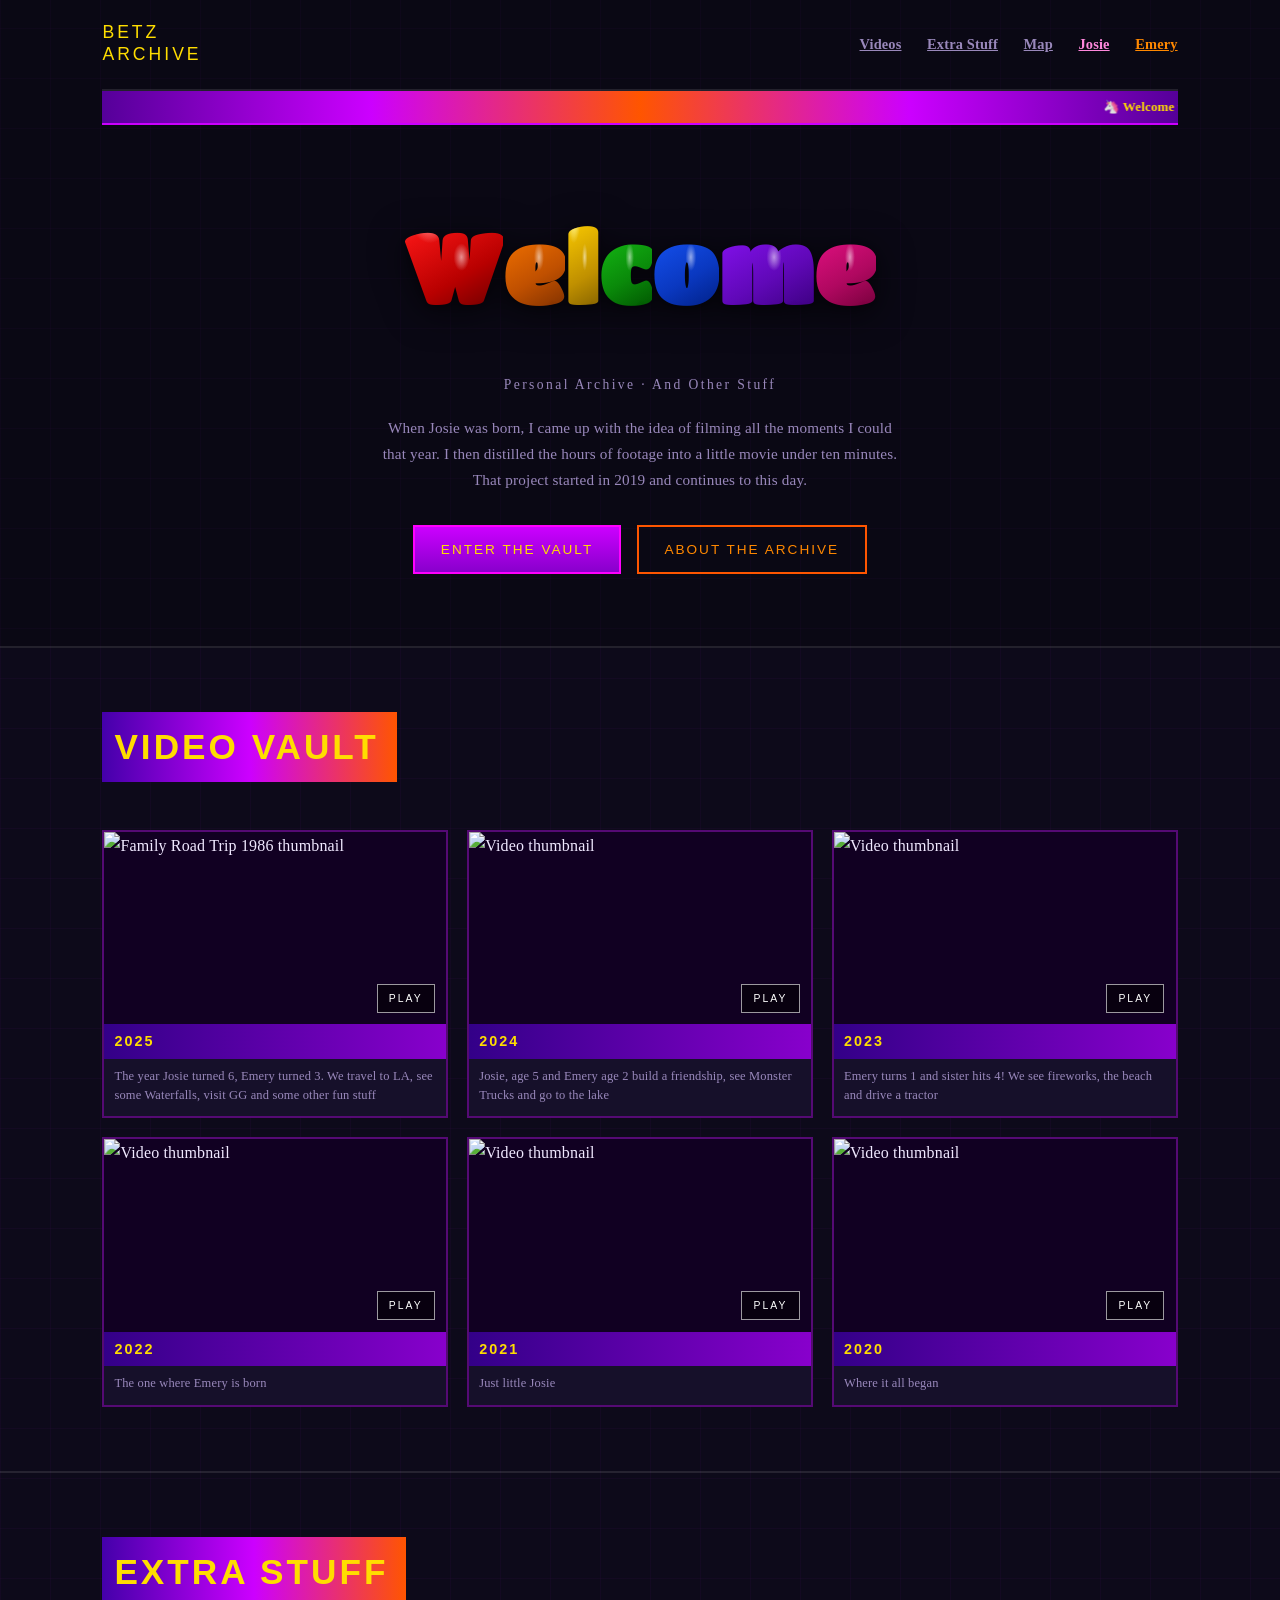
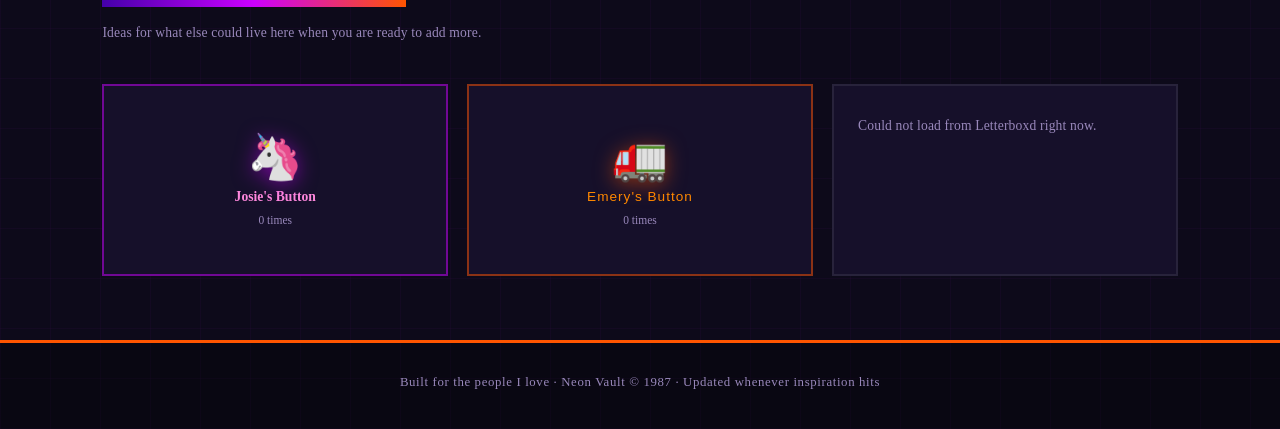
==== commit 7e3f530b: "Add interactive 3D family travel globe page Globe.gl WebGL globe with night Earth texture, purple at" ====
--- a/index.html
+++ b/index.html
@@ -22,6 +22,7 @@
         <div class="nav-links">
           <a href="#videos">Videos</a>
           <a href="#future">Extra Stuff</a>
+          <a href="map.html">Map</a>
           <a href="josie.html">Josie</a>
           <a href="emery.html">Emery</a>
         </div>
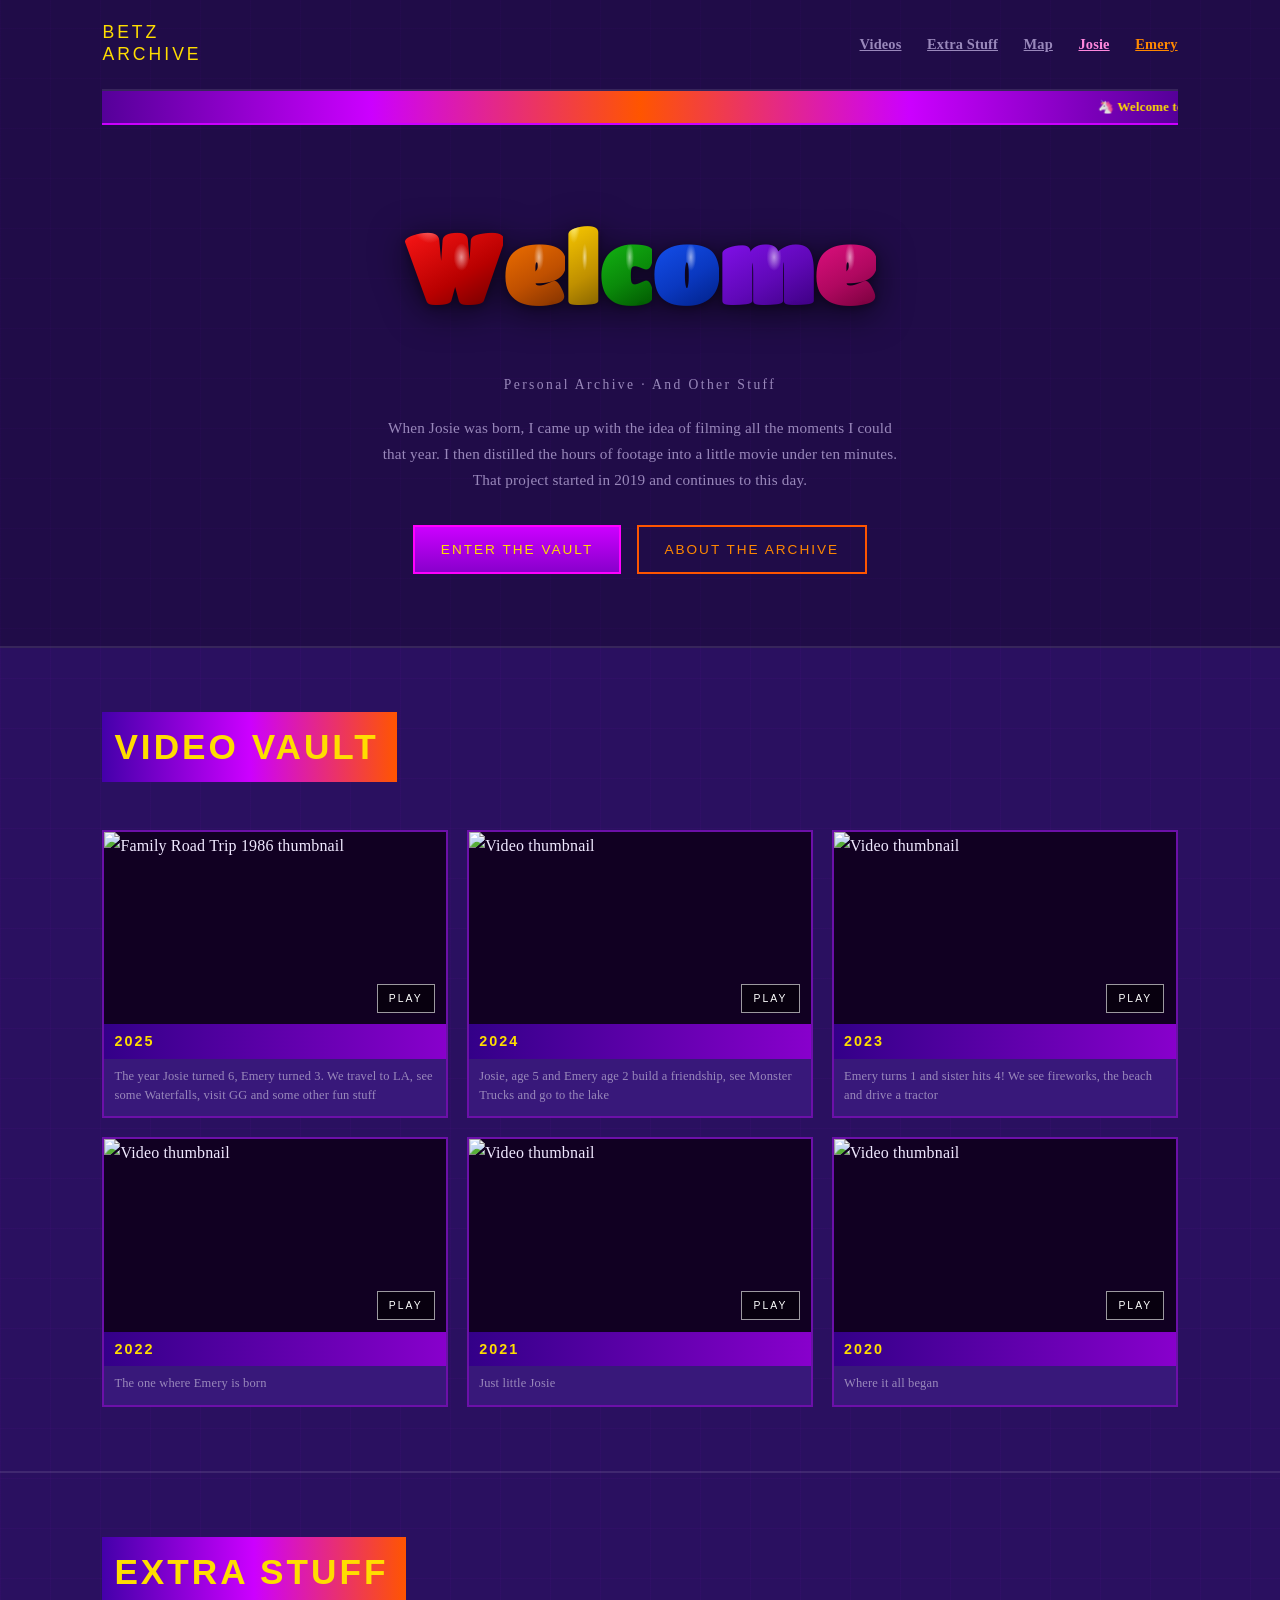
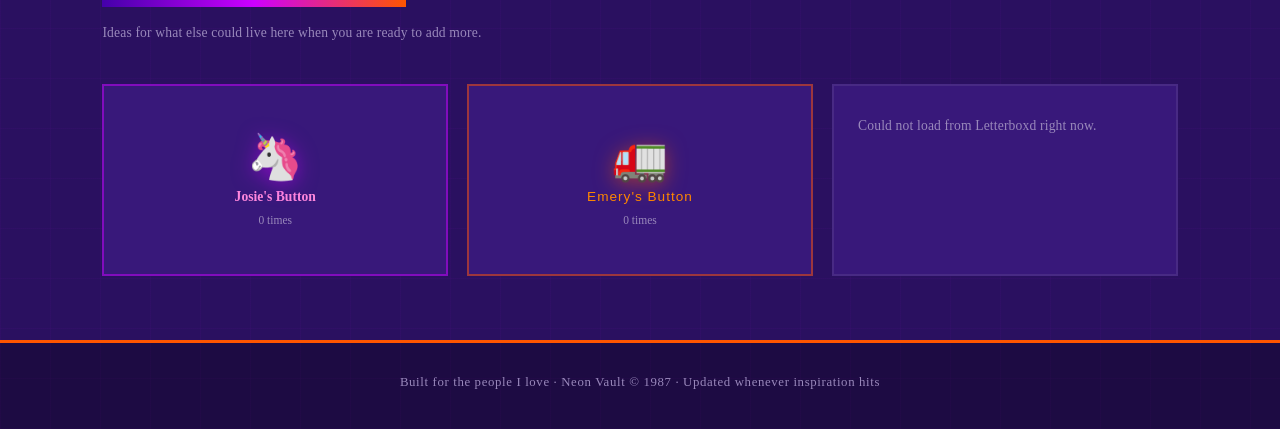
==== commit e606493f: "Lighten background, lime green travel pins, update years of adventure - Background: near-black #0d0a" ====
--- a/index.html
+++ b/index.html
@@ -4,7 +4,7 @@
     <meta charset="UTF-8" />
     <meta name="viewport" content="width=device-width, initial-scale=1.0" />
     <title>BrutalBetz — Personal Video Archive</title>
-    <link rel="stylesheet" href="styles.css?v=8" />
+    <link rel="stylesheet" href="styles.css?v=9" />
     <link rel="preconnect" href="https://fonts.googleapis.com" />
     <link rel="preconnect" href="https://fonts.gstatic.com" crossorigin />
     <link
--- a/styles.css
+++ b/styles.css
@@ -1,6 +1,6 @@
 :root {
-  --bg: #0d0a1a;
-  --bg-card: #16102a;
+  --bg: #2a1060;
+  --bg-card: #38187a;
   --ink: #f0e8ff;
   --muted: #9988bb;
   --accent-josie: #cc00ff;
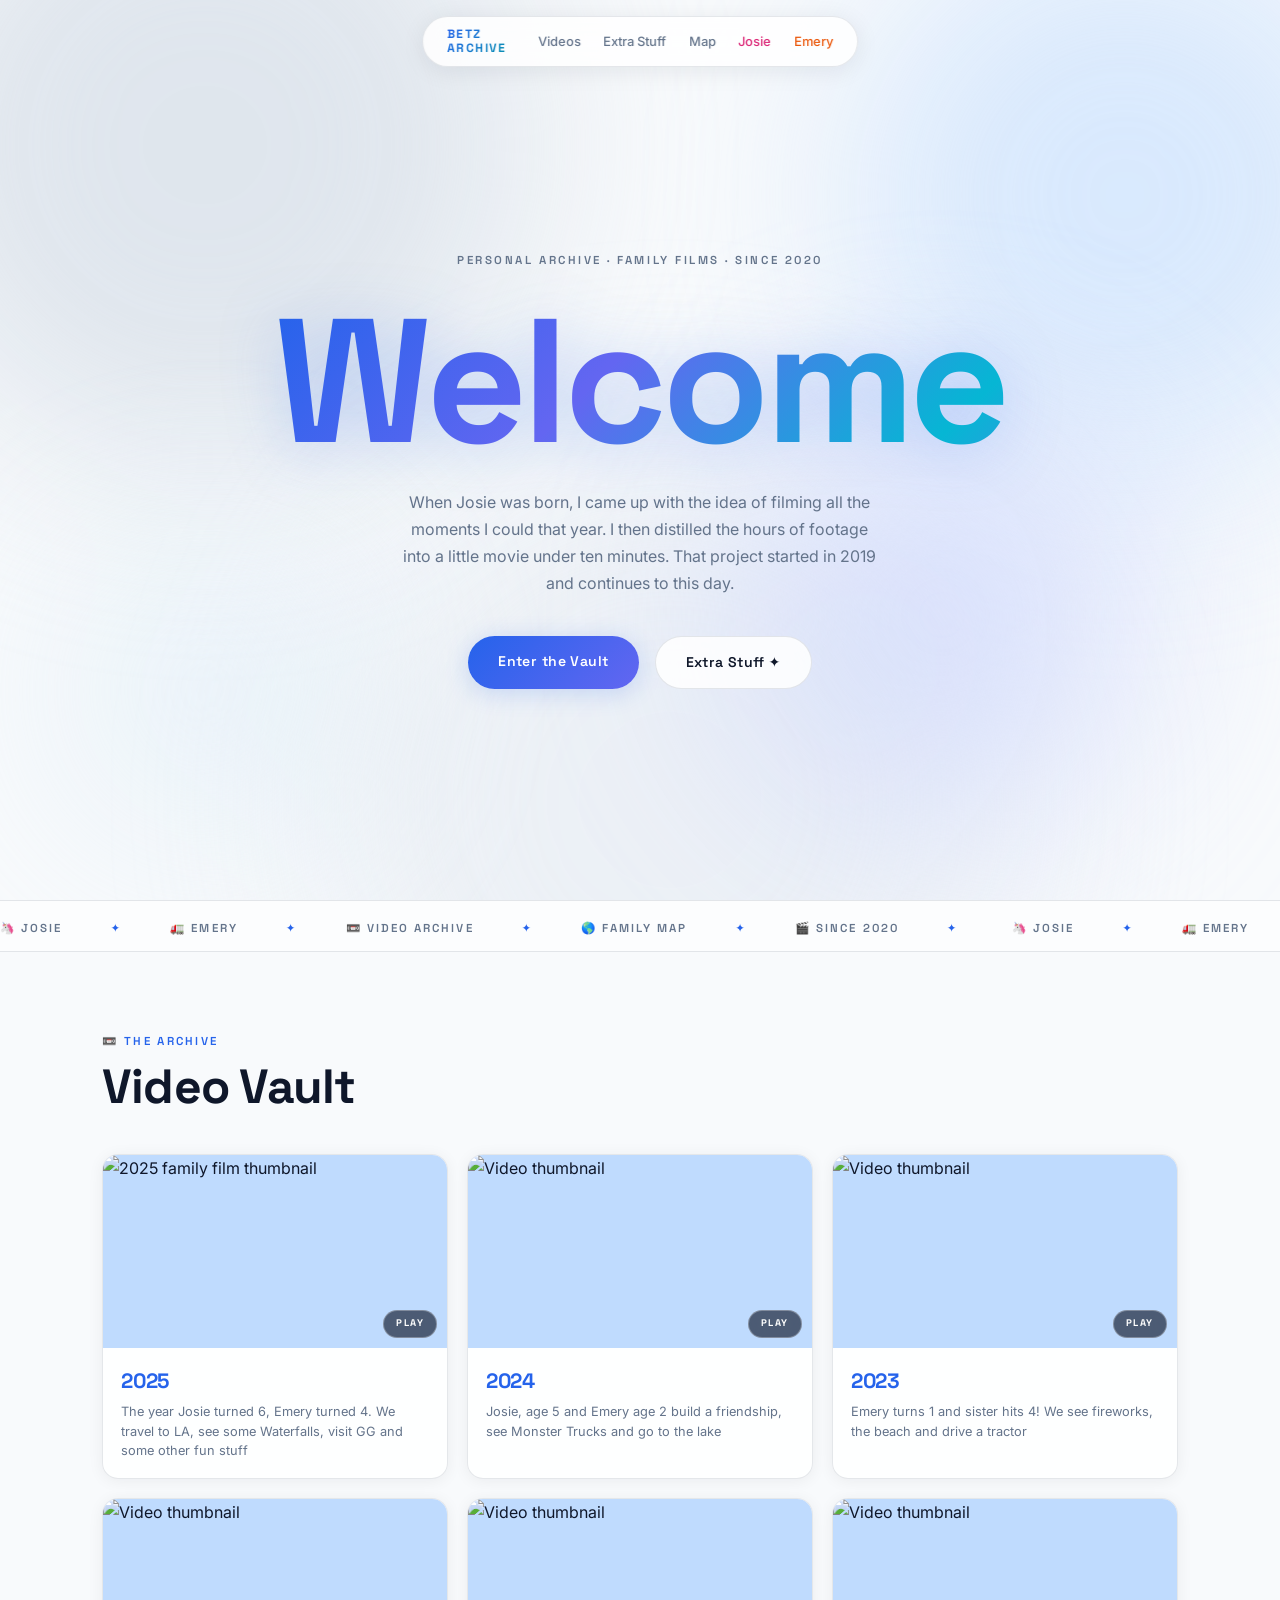
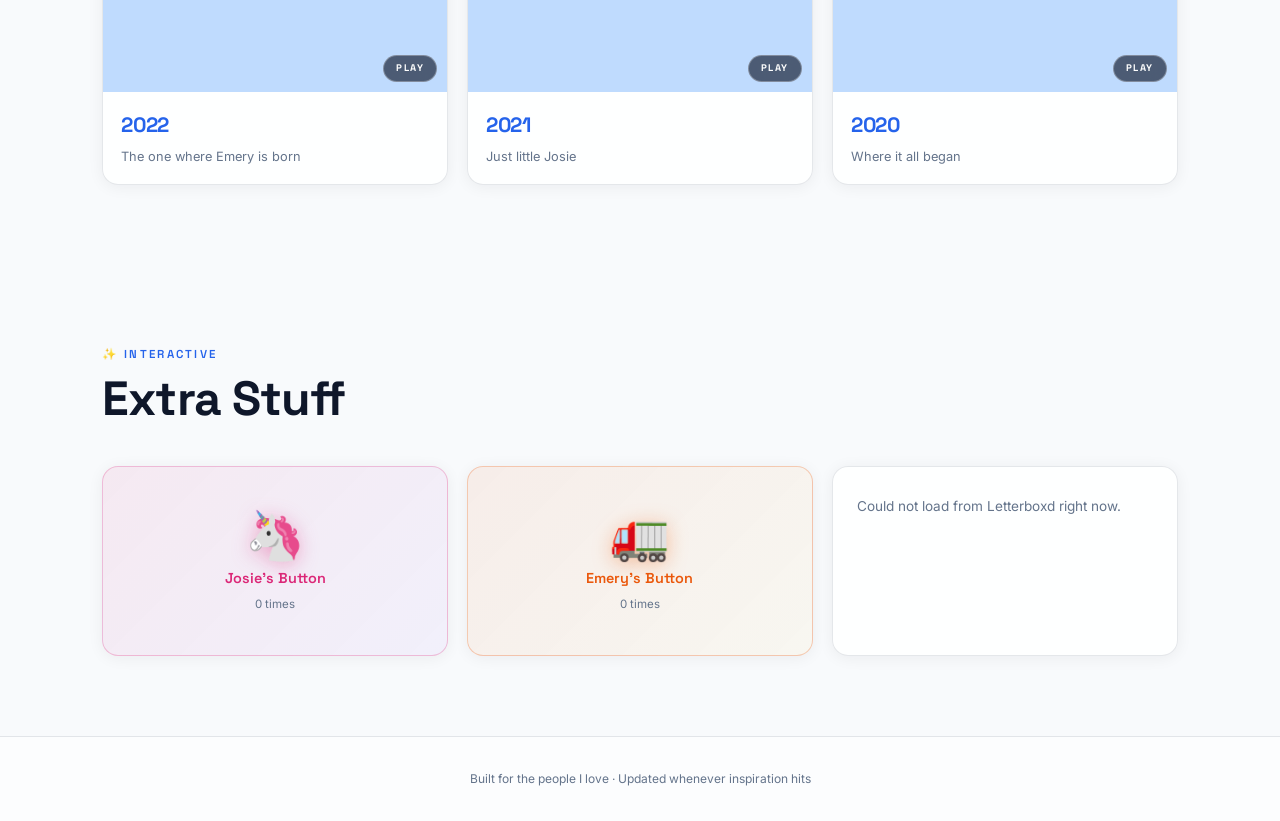
==== commit ffc835eb: "Redesign homepage with light Cloud-themed Neo-Y2K look Co-Authored-By: Claude Sonnet 5.5 <noreply@an" ====
--- a/index.html
+++ b/index.html
@@ -4,48 +4,59 @@
     <meta charset="UTF-8" />
     <meta name="viewport" content="width=device-width, initial-scale=1.0" />
     <title>BrutalBetz — Personal Video Archive</title>
-    <link rel="stylesheet" href="styles.css?v=9" />
+    <link rel="stylesheet" href="styles.css?v=10" />
     <link rel="preconnect" href="https://fonts.googleapis.com" />
     <link rel="preconnect" href="https://fonts.gstatic.com" crossorigin />
     <link
-      href="https://fonts.googleapis.com/css2?family=Archivo:wght@400;600;700&family=Libre+Baskerville:wght@400;700&family=Titan+One&display=swap"
+      href="https://fonts.googleapis.com/css2?family=Space+Grotesk:wght@400;500;600;700&family=Inter:wght@400;500&display=swap"
       rel="stylesheet"
     />
   </head>
   <body>
+    <div class="aurora" aria-hidden="true">
+      <div class="blob b1"></div><div class="blob b2"></div><div class="blob b3"></div><div class="blob b4"></div><div class="blob b5"></div>
+    </div>
+
+    <div class="page">
+    <nav class="nav">
+      <div class="logo">
+        <span>Betz</span>
+        <span>Archive</span>
+      </div>
+      <div class="nav-links">
+        <a href="#videos">Videos</a>
+        <a href="#future">Extra Stuff</a>
+        <a href="map.html">Map</a>
+        <a href="josie.html">Josie</a>
+        <a href="emery.html">Emery</a>
+      </div>
+    </nav>
+
     <header class="hero">
-      <nav class="nav">
-        <div class="logo">
-          <span>Betz</span>
-          <span>Archive</span>
-        </div>
-        <div class="nav-links">
-          <a href="#videos">Videos</a>
-          <a href="#future">Extra Stuff</a>
-          <a href="map.html">Map</a>
-          <a href="josie.html">Josie</a>
-          <a href="emery.html">Emery</a>
-        </div>
-      </nav>
-      <marquee class="site-marquee" scrollamount="4">🦄 Welcome to the Betz Family Archive!! 🚛 Josie is 6 and Emery is 4!! 🌈 Best viewed with your whole heart!! 💖 Click Josie's Button!! Click Emery's Button!! 🔥 New video every year!! ✨🦄</marquee>
       <div class="hero-content">
-        <h1 class="balloon-welcome" aria-label="Welcome">
-          <span class="bl bl-1">W</span><span class="bl bl-2">e</span><span class="bl bl-3">l</span><span class="bl bl-4">c</span><span class="bl bl-5">o</span><span class="bl bl-6">m</span><span class="bl bl-7">e</span>
-        </h1>
-        <p class="tagline">Personal Archive · And Other Stuff</p>
+        <p class="tagline">Personal Archive · Family Films · Since 2020</p>
+        <h1 class="welcome-text">Welcome</h1>
         <p class="subtitle">
           When Josie was born, I came up with the idea of filming all the moments I could that year. I then distilled the hours of footage into a little movie under ten minutes. That project started in 2019 and continues to this day.
         </p>
         <div class="hero-actions">
           <a class="btn primary" href="#videos">Enter the Vault</a>
-          <a class="btn ghost" href="#about">About the Archive</a>
+          <a class="btn ghost" href="#future">Extra Stuff ✦</a>
         </div>
       </div>
     </header>
+
+    <div class="ribbon" aria-hidden="true">
+      <div class="ribbon-inner">
+      <span>🦄 Josie</span><span class="dot">✦</span><span>🚛 Emery</span><span class="dot">✦</span><span>📼 Video Archive</span><span class="dot">✦</span><span>🌎 Family Map</span><span class="dot">✦</span><span>🎬 Since 2020</span><span class="dot">✦</span>
+      <span>🦄 Josie</span><span class="dot">✦</span><span>🚛 Emery</span><span class="dot">✦</span><span>📼 Video Archive</span><span class="dot">✦</span><span>🌎 Family Map</span><span class="dot">✦</span><span>🎬 Since 2020</span><span class="dot">✦</span>
+      </div>
+    </div>
 
     <main>
       <section id="videos" class="section">
         <div class="section-heading">
+          <span class="section-eyebrow">📼 The Archive</span>
           <h2>Video Vault</h2>
         </div>
         <div class="video-grid">
@@ -55,18 +66,18 @@
               href="https://www.youtube.com/watch?v=CXclisG_ef0"
               target="_blank"
               rel="noopener"
-              aria-label="Watch Family Road Trip 1986 on YouTube"
+              aria-label="Watch the 2025 family film on YouTube"
             >
               <img
                 src="https://img.youtube.com/vi/CXclisG_ef0/hqdefault.jpg"
-                alt="Family Road Trip 1986 thumbnail"
+                alt="2025 family film thumbnail"
                 loading="lazy"
               />
               <span class="play-badge">Play</span>
             </a>
             <div class="video-info">
               <h3>2025</h3>
-              <p>The year Josie turned 6, Emery turned 3. We travel to LA, see some Waterfalls, visit GG and some other fun stuff</p>
+              <p>The year Josie turned 6, Emery turned 4. We travel to LA, see some Waterfalls, visit GG and some other fun stuff</p>
             </div>
           </article>
 
@@ -76,7 +87,7 @@
               href="https://www.youtube.com/watch?v=fE4A3GOaSOI"
               target="_blank"
               rel="noopener"
-              aria-label="Watch Backyard Premiere Night on YouTube"
+              aria-label="Watch the 2024 family film on YouTube"
             >
               <img
                 src="https://img.youtube.com/vi/fE4A3GOaSOI/hqdefault.jpg"
@@ -97,7 +108,7 @@
               href="https://www.youtube.com/watch?v=Lk8AnoYKw0U"
               target="_blank"
               rel="noopener"
-              aria-label="Watch Arcade Night Highlights on YouTube"
+              aria-label="Watch the 2023 family film on YouTube"
             >
               <img
                 src="https://img.youtube.com/vi/Lk8AnoYKw0U/hqdefault.jpg"
@@ -179,8 +190,8 @@
 
 <section id="future" class="section future">
         <div class="section-heading">
+          <span class="section-eyebrow">✨ Interactive</span>
           <h2>Extra Stuff</h2>
-          <p>Ideas for what else could live here when you are ready to add more.</p>
         </div>
         <div class="future-grid">
           <div class="future-card josie-card">
@@ -205,8 +216,9 @@
     </main>
 
     <footer class="footer">
-      <p>Built for the people I love · Neon Vault © 1987 · Updated whenever inspiration hits</p>
+      <p>Built for the people I love · Updated whenever inspiration hits</p>
     </footer>
+    </div>
 
     <script>
       function spawnRunner(emoji, cssClass, duration) {
--- a/styles.css
+++ b/styles.css
@@ -1,12 +1,23 @@
 :root {
-  --bg: #2a1060;
-  --bg-card: #38187a;
-  --ink: #f0e8ff;
-  --muted: #9988bb;
-  --accent-josie: #cc00ff;
-  --accent-emery: #ff5500;
-  --accent-yellow: #ffdd00;
-  --line: rgba(255,255,255,0.1);
+  --bg: #f8fafc;
+  --surface: rgba(255, 255, 255, 0.85);
+  --border: rgba(71, 85, 105, 0.14);
+  --border-lit: rgba(37, 99, 235, 0.4);
+  --fg: #0f172a;
+  --muted: #64748b;
+  --accent: #2563eb;
+  --accent2: #0891b2;
+  --accent3: #7c3aed;
+  --glow: rgba(37, 99, 235, 0.2);
+  --nav-bg: rgba(255, 255, 255, 0.85);
+  --b1: #cbd5e1;
+  --b2: #bfdbfe;
+  --b3: #e2e8f0;
+  --b4: #c7d2fe;
+  --b5: #d1e7f5;
+  --font-display: 'Space Grotesk', system-ui, sans-serif;
+  --font-body: 'Inter', system-ui, sans-serif;
+  color-scheme: light;
 }
 
 * {
@@ -15,236 +26,247 @@
   padding: 0;
 }
 
+html { scroll-behavior: smooth; }
+
 body {
-  font-family: 'Comic Sans MS', 'Chalkboard SE', cursive;
-  background-color: var(--bg);
-  background-image:
-    repeating-linear-gradient(90deg, rgba(204,0,255,0.035) 0px, rgba(204,0,255,0.035) 1px, transparent 1px, transparent 50px),
-    repeating-linear-gradient(0deg, rgba(204,0,255,0.035) 0px, rgba(204,0,255,0.035) 1px, transparent 1px, transparent 50px);
-  color: var(--ink);
-  line-height: 1.7;
-  letter-spacing: 0.01em;
-}
-
-/* ── MARQUEE ─────────────────────────────────────── */
-
-.site-marquee {
-  background: linear-gradient(90deg, #550099, #cc00ff, #ff5500, #cc00ff, #550099);
-  color: var(--accent-yellow);
-  font-weight: bold;
-  font-size: 13px;
-  padding: 5px 0;
-  border-bottom: 2px solid #cc00ff;
-}
-
-/* ── NAV & HERO ─────────────────────────────────── */
-
-.hero {
-  padding: 0 8vw;
-  background: rgba(0, 0, 0, 0.25);
-  border-bottom: 2px solid var(--line);
-}
+  font-family: var(--font-body);
+  background: var(--bg);
+  color: var(--fg);
+  line-height: 1.65;
+  overflow-x: hidden;
+  position: relative;
+}
+
+/* ── AURORA BACKGROUND ──────────────────────────── */
+
+.aurora {
+  position: fixed;
+  inset: 0;
+  z-index: 0;
+  pointer-events: none;
+  overflow: hidden;
+}
+
+.blob {
+  position: absolute;
+  border-radius: 50%;
+  filter: blur(100px);
+  opacity: 0.55;
+}
+.b1 { width: 650px; height: 650px; background: var(--b1); top: -180px; left: -120px; animation: d1 24s ease-in-out infinite; }
+.b2 { width: 550px; height: 550px; background: var(--b2); top: -80px; right: -120px; animation: d2 30s ease-in-out infinite; }
+.b3 { width: 700px; height: 700px; background: var(--b3); bottom: -250px; left: 25%; animation: d3 20s ease-in-out infinite; }
+.b4 { width: 420px; height: 420px; background: var(--b4); top: 45%; right: 10%; animation: d4 26s ease-in-out infinite; }
+.b5 { width: 300px; height: 300px; background: var(--b5); top: 60%; left: 5%; opacity: 0.4; animation: d1 18s ease-in-out infinite reverse; }
+
+@keyframes d1 { 0%,100% { transform: translate(0,0) scale(1); } 33% { transform: translate(60px,-80px) scale(1.08); } 66% { transform: translate(-40px,50px) scale(0.95); } }
+@keyframes d2 { 0%,100% { transform: translate(0,0) scale(1); } 40% { transform: translate(-70px,60px) scale(1.1); } 70% { transform: translate(40px,-40px) scale(0.92); } }
+@keyframes d3 { 0%,100% { transform: translate(0,0) scale(1); } 30% { transform: translate(-50px,-60px) scale(1.05); } 60% { transform: translate(80px,30px) scale(0.97); } }
+@keyframes d4 { 0%,100% { transform: translate(0,0) scale(1); } 50% { transform: translate(-60px,-80px) scale(1.12); } }
+
+.page { position: relative; z-index: 2; }
+
+/* ── NAV ────────────────────────────────────────── */
 
 .nav {
-  display: flex;
-  justify-content: space-between;
+  position: fixed;
+  top: 16px;
+  left: 50%;
+  transform: translateX(-50%);
+  z-index: 100;
+  display: flex;
   align-items: center;
-  padding: 1.4rem 0;
-  border-bottom: 2px solid var(--line);
+  gap: 2rem;
+  background: var(--nav-bg);
+  backdrop-filter: blur(24px);
+  -webkit-backdrop-filter: blur(24px);
+  border: 1px solid var(--border);
+  box-shadow: 0 4px 24px rgba(15, 23, 42, 0.08);
+  border-radius: 100px;
+  padding: 10px 24px;
+  white-space: nowrap;
 }
 
 .logo {
-  font-family: Impact, 'Arial Black', sans-serif;
-  font-size: 1.1rem;
-  letter-spacing: 3px;
+  font-family: var(--font-display);
+  font-weight: 700;
+  font-size: 0.75rem;
+  letter-spacing: 0.12em;
   text-transform: uppercase;
-  color: var(--accent-yellow);
+  line-height: 1.2;
   display: flex;
   flex-direction: column;
-  line-height: 1.25;
-}
-
-.nav-links {
-  display: flex;
-  gap: 1.6rem;
-  font-family: 'Comic Sans MS', cursive;
-  font-size: 0.9rem;
-  font-weight: bold;
-}
-
-.nav-links a {
-  color: var(--muted);
-  text-decoration: underline;
-  transition: color 0.2s;
-}
-.nav-links a:hover { color: #ffffff; }
-.nav-links a[href="josie.html"] { color: #ff88dd; }
-.nav-links a[href="josie.html"]:hover { color: #ffccff; }
-.nav-links a[href="emery.html"] { color: #ff8800; }
-.nav-links a[href="emery.html"]:hover { color: #ffdd00; }
-
-.hero-content {
-  padding: 3rem 0 4.5rem;
-  text-align: center;
-}
-
-.balloon-welcome {
-  font-family: "Titan One", cursive;
-  font-size: clamp(2.4rem, 8.5vw, 6rem);
-  line-height: 1.8;
-  letter-spacing: 0.01em;
-  margin-bottom: 1.2rem;
-  white-space: nowrap;
-  filter:
-    drop-shadow(0 6px 18px rgba(0, 0, 0, 0.5))
-    drop-shadow(0 2px 4px rgba(0, 0, 0, 0.4));
-}
-
-@keyframes balloon-float {
-  0%, 100% { transform: translateY(var(--arch)); }
-  50%       { transform: translateY(calc(var(--arch) - 16px)); }
-}
-
-.bl {
-  display: inline-block;
-  color: transparent;
+  background-image: linear-gradient(135deg, var(--accent), var(--accent2));
   -webkit-background-clip: text;
   background-clip: text;
-  animation: balloon-float 3.2s ease-in-out infinite;
-}
-
-.bl-1 { --arch: 22px;  animation-delay: 0.00s; }
-.bl-2 { --arch: 8px;   animation-delay: 0.14s; }
-.bl-3 { --arch: -4px;  animation-delay: 0.28s; }
-.bl-4 { --arch: -14px; animation-delay: 0.42s; }
-.bl-5 { --arch: -4px;  animation-delay: 0.56s; }
-.bl-6 { --arch: 8px;   animation-delay: 0.70s; }
-.bl-7 { --arch: 22px;  animation-delay: 0.84s; }
-
-.bl-1 { background-image:
-  radial-gradient(ellipse 36% 30% at 26% 18%, rgba(255,255,255,1.0) 0%, rgba(255,180,180,0.5) 35%, transparent 60%),
-  radial-gradient(ellipse 16% 16% at 58% 44%, rgba(255,255,255,0.55) 0%, transparent 50%),
-  radial-gradient(ellipse 30% 26% at 80% 84%, rgba(80,0,0,0.7) 0%, transparent 58%),
-  linear-gradient(150deg, #ff7070 0%, #ee1212 28%, #b80000 56%, #6a0000 80%, #320000 100%); }
-
-.bl-2 { background-image:
-  radial-gradient(ellipse 36% 30% at 26% 18%, rgba(255,255,255,1.0) 0%, rgba(255,210,160,0.5) 35%, transparent 60%),
-  radial-gradient(ellipse 16% 16% at 58% 44%, rgba(255,255,255,0.55) 0%, transparent 50%),
-  radial-gradient(ellipse 30% 26% at 80% 84%, rgba(90,28,0,0.7) 0%, transparent 58%),
-  linear-gradient(150deg, #ffb84a 0%, #f07000 28%, #c05000 56%, #7a2e00 80%, #3a1200 100%); }
-
-.bl-3 { background-image:
-  radial-gradient(ellipse 36% 30% at 26% 18%, rgba(255,255,255,1.0) 0%, rgba(255,255,180,0.5) 35%, transparent 60%),
-  radial-gradient(ellipse 16% 16% at 58% 44%, rgba(255,255,255,0.55) 0%, transparent 50%),
-  radial-gradient(ellipse 30% 26% at 80% 84%, rgba(80,60,0,0.7) 0%, transparent 58%),
-  linear-gradient(150deg, #ffe040 0%, #f0c000 28%, #c09000 56%, #7a5a00 80%, #3a2800 100%); }
-
-.bl-4 { background-image:
-  radial-gradient(ellipse 36% 30% at 26% 18%, rgba(255,255,255,1.0) 0%, rgba(180,255,180,0.5) 35%, transparent 60%),
-  radial-gradient(ellipse 16% 16% at 58% 44%, rgba(255,255,255,0.55) 0%, transparent 50%),
-  radial-gradient(ellipse 30% 26% at 80% 84%, rgba(0,60,0,0.7) 0%, transparent 58%),
-  linear-gradient(150deg, #60e060 0%, #14b814 28%, #0a8a0a 56%, #005000 80%, #002400 100%); }
-
-.bl-5 { background-image:
-  radial-gradient(ellipse 36% 30% at 26% 18%, rgba(255,255,255,1.0) 0%, rgba(180,200,255,0.5) 35%, transparent 60%),
-  radial-gradient(ellipse 16% 16% at 58% 44%, rgba(255,255,255,0.55) 0%, transparent 50%),
-  radial-gradient(ellipse 30% 26% at 80% 84%, rgba(0,0,90,0.7) 0%, transparent 58%),
-  linear-gradient(150deg, #6098ff 0%, #1450ee 28%, #0a38c0 56%, #001e80 80%, #000e40 100%); }
-
-.bl-6 { background-image:
-  radial-gradient(ellipse 36% 30% at 26% 18%, rgba(255,255,255,1.0) 0%, rgba(220,180,255,0.5) 35%, transparent 60%),
-  radial-gradient(ellipse 16% 16% at 58% 44%, rgba(255,255,255,0.55) 0%, transparent 50%),
-  radial-gradient(ellipse 30% 26% at 80% 84%, rgba(50,0,90,0.7) 0%, transparent 58%),
-  linear-gradient(150deg, #c070ff 0%, #8010e8 28%, #6008b8 56%, #3c0080 80%, #1c0040 100%); }
-
-.bl-7 { background-image:
-  radial-gradient(ellipse 36% 30% at 26% 18%, rgba(255,255,255,1.0) 0%, rgba(255,180,230,0.5) 35%, transparent 60%),
-  radial-gradient(ellipse 16% 16% at 58% 44%, rgba(255,255,255,0.55) 0%, transparent 50%),
-  radial-gradient(ellipse 30% 26% at 80% 84%, rgba(90,0,50,0.7) 0%, transparent 58%),
-  linear-gradient(150deg, #ff70c0 0%, #e01080 28%, #b00860 56%, #700038 80%, #360018 100%); }
+  color: transparent;
+  -webkit-text-fill-color: transparent;
+}
+
+.nav-links {
+  display: flex;
+  gap: 1.4rem;
+  align-items: center;
+}
+
+.nav-links a {
+  color: var(--muted);
+  text-decoration: none;
+  font-size: 0.8rem;
+  font-weight: 500;
+  transition: color 0.2s;
+}
+.nav-links a:hover { color: var(--fg); }
+.nav-links a[href="josie.html"] { color: #db2777; }
+.nav-links a[href="josie.html"]:hover { color: #9d174d; }
+.nav-links a[href="emery.html"] { color: #ea580c; }
+.nav-links a[href="emery.html"]:hover { color: #9a3412; }
+
+/* ── HERO ───────────────────────────────────────── */
+
+.hero {
+  min-height: 100vh;
+  display: flex;
+  align-items: center;
+  justify-content: center;
+  text-align: center;
+  padding: 120px 8vw 80px;
+}
+
+.hero-content { max-width: 800px; }
 
 .tagline {
-  font-family: 'Comic Sans MS', cursive;
-  letter-spacing: 0.15rem;
-  color: var(--muted);
-  margin-bottom: 1.2rem;
-  font-size: 0.85rem;
+  font-family: var(--font-display);
+  font-size: 0.72rem;
+  font-weight: 600;
+  letter-spacing: 0.22em;
+  text-transform: uppercase;
+  color: var(--muted);
+  margin-bottom: 2rem;
+}
+
+.welcome-text {
+  font-family: var(--font-display);
+  font-size: clamp(3.5rem, 18vw, 11rem);
+  font-weight: 700;
+  letter-spacing: -0.03em;
+  line-height: 0.9;
+  white-space: nowrap;
+  display: block;
+  margin-bottom: 1.8rem;
+  background-image: linear-gradient(135deg,
+    #2563eb 0%, #6366f1 15%, #06b6d4 30%,
+    #8b5cf6 45%, #ec4899 60%, #6366f1 75%,
+    #2563eb 90%, #06b6d4 100%);
+  background-size: 300% 300%;
+  -webkit-background-clip: text;
+  background-clip: text;
+  color: transparent;
+  -webkit-text-fill-color: transparent;
+  animation: holographic 8s linear infinite;
+  filter: drop-shadow(0 6px 30px rgba(37, 99, 235, 0.25));
+}
+
+@keyframes holographic {
+  0%   { background-position: 0% 50%; }
+  100% { background-position: 300% 50%; }
 }
 
 .subtitle {
   color: var(--muted);
-  max-width: 520px;
-  font-size: 0.95rem;
+  max-width: 480px;
+  font-size: 1rem;
   line-height: 1.7;
-  margin: 0 auto;
+  margin: 0 auto 2.4rem;
 }
 
 .hero-actions {
   display: flex;
   gap: 1rem;
-  margin-top: 2rem;
   justify-content: center;
+  flex-wrap: wrap;
 }
 
 .btn {
   text-decoration: none;
-  padding: 0.7rem 1.6rem;
-  font-family: Impact, 'Arial Black', sans-serif;
+  padding: 14px 30px;
+  border-radius: 100px;
+  font-family: var(--font-display);
+  font-weight: 600;
+  font-size: 0.88rem;
+  letter-spacing: 0.03em;
+  display: inline-block;
+  transition: transform 0.2s, box-shadow 0.2s, background 0.2s;
+}
+.btn:hover { transform: translateY(-3px); }
+
+.btn.primary {
+  background: linear-gradient(135deg, var(--accent), #6366f1);
+  color: #fff;
+  box-shadow: 0 4px 24px var(--glow);
+}
+.btn.primary:hover { box-shadow: 0 8px 36px var(--glow); }
+
+.btn.ghost {
+  background: var(--surface);
+  color: var(--fg);
+  border: 1px solid var(--border);
+}
+.btn.ghost:hover { background: #fff; }
+
+/* ── RIBBON ─────────────────────────────────────── */
+
+.ribbon {
+  overflow: hidden;
+  border-top: 1px solid var(--border);
+  border-bottom: 1px solid var(--border);
+  background: rgba(255, 255, 255, 0.5);
+  padding: 12px 0;
+}
+
+.ribbon-inner {
+  display: inline-block;
+  white-space: nowrap;
+  animation: scroll-left 28s linear infinite;
+  font-family: var(--font-display);
+  font-size: 0.72rem;
+  font-weight: 600;
+  letter-spacing: 0.18em;
   text-transform: uppercase;
-  font-size: 0.85rem;
-  letter-spacing: 2px;
-  transition: all 0.2s;
-  border-radius: 0;
-}
-
-.btn.primary {
-  background: linear-gradient(180deg, #cc00ff, #8800cc);
-  color: var(--accent-yellow);
-  border: 2px solid #ff00ff;
-}
-.btn.primary:hover {
-  background: linear-gradient(180deg, #ff00ff, #cc00ff);
-  box-shadow: 0 0 14px rgba(255, 0, 255, 0.4);
-}
-
-.btn.ghost {
-  border: 2px solid #ff5500;
-  color: #ff8800;
-}
-.btn.ghost:hover {
-  background: rgba(255, 85, 0, 0.15);
-  color: var(--accent-yellow);
-  border-color: var(--accent-yellow);
+  color: var(--muted);
+}
+.ribbon-inner span { margin-right: 3rem; }
+.ribbon-inner .dot { color: var(--accent); }
+
+@keyframes scroll-left {
+  0%   { transform: translateX(0); }
+  100% { transform: translateX(-50%); }
 }
 
 /* ── SECTIONS ───────────────────────────────────── */
 
-.section {
-  padding: 4rem 8vw;
-}
-
-.section-heading {
-  margin-bottom: 2.5rem;
-  padding-bottom: 0;
-  border-bottom: none;
+.section { padding: 80px 8vw; }
+
+.section-heading { margin-bottom: 2.5rem; }
+
+.section-eyebrow {
+  display: block;
+  font-family: var(--font-display);
+  font-size: 0.72rem;
+  font-weight: 600;
+  letter-spacing: 0.2em;
+  text-transform: uppercase;
+  color: var(--accent);
+  margin-bottom: 0.6rem;
 }
 
 .section h2 {
-  font-family: Impact, 'Arial Black', sans-serif;
-  font-size: clamp(1.6rem, 3.5vw, 2.2rem);
-  letter-spacing: 3px;
-  text-transform: uppercase;
-  background: linear-gradient(90deg, #4400aa, #cc00ff, #ff5500);
-  color: var(--accent-yellow);
-  padding: 5px 18px 5px 12px;
-  margin-bottom: 0.5rem;
-  display: inline-block;
-}
-
-.section-heading p {
-  color: var(--muted);
-  font-size: 0.85rem;
-  margin-top: 0.4rem;
+  font-family: var(--font-display);
+  font-size: clamp(1.8rem, 4vw, 3rem);
+  font-weight: 700;
+  letter-spacing: -0.02em;
+  line-height: 1.1;
+  color: var(--fg);
 }
 
 /* ── VIDEO GRID ─────────────────────────────────── */
@@ -256,15 +278,23 @@
 }
 
 .video-card {
-  background: var(--bg-card);
-  border: 2px solid rgba(204, 0, 255, 0.35);
+  background: var(--surface);
+  border: 1px solid var(--border);
+  border-radius: 16px;
   overflow: hidden;
+  box-shadow: 0 2px 16px rgba(15, 23, 42, 0.06);
+  transition: transform 0.3s, border-color 0.3s, box-shadow 0.3s;
+}
+.video-card:hover {
+  transform: translateY(-6px);
+  border-color: var(--border-lit);
+  box-shadow: 0 20px 50px var(--glow);
 }
 
 .video-frame {
   position: relative;
   padding-top: 56.25%;
-  background: #110022;
+  background: var(--b2);
   overflow: hidden;
 }
 
@@ -274,7 +304,9 @@
   width: 100%;
   height: 100%;
   object-fit: cover;
-}
+  transition: transform 0.4s;
+}
+.video-card:hover .video-frame img { transform: scale(1.04); }
 
 .video-thumb {
   display: block;
@@ -282,140 +314,80 @@
   color: inherit;
 }
 
-.video-thumb::after {
-  content: "";
-  position: absolute;
-  inset: 0;
-  background: rgba(0, 0, 0, 0);
-  transition: background 0.25s ease;
-}
-
 .play-badge {
   position: absolute;
-  right: 0.7rem;
-  bottom: 0.7rem;
-  padding: 0.3rem 0.7rem;
-  font-size: 0.65rem;
-  letter-spacing: 2px;
+  right: 10px;
+  bottom: 10px;
+  padding: 5px 12px;
+  font-family: var(--font-display);
+  font-size: 0.6rem;
+  font-weight: 700;
+  letter-spacing: 0.15em;
   text-transform: uppercase;
-  font-family: Impact, 'Arial Black', sans-serif;
-  border: 1px solid rgba(255, 255, 255, 0.6);
+  border: 1px solid rgba(255, 255, 255, 0.3);
+  border-radius: 100px;
   color: #fff;
-  background: rgba(0, 0, 0, 0.55);
+  background: rgba(15, 23, 42, 0.65);
+  backdrop-filter: blur(8px);
   z-index: 1;
 }
 
-.video-thumb:hover::after { background: rgba(0, 0, 0, 0.2); }
-.video-thumb:hover .play-badge { background: rgba(0, 0, 0, 0.75); border-color: #fff; }
-
-.video-info {
-  padding: 0;
-  border-top: none;
-}
+.video-info { padding: 16px 18px 18px; }
 
 .video-info h3 {
-  font-family: Impact, 'Arial Black', sans-serif;
-  background: linear-gradient(90deg, #330088, #8800cc);
-  color: var(--accent-yellow);
-  padding: 5px 10px;
-  font-size: 0.9rem;
-  letter-spacing: 2px;
-  margin: 0;
+  font-family: var(--font-display);
+  font-size: 1.3rem;
+  font-weight: 700;
+  letter-spacing: -0.02em;
+  color: var(--accent);
+  margin-bottom: 4px;
 }
 
 .video-info p {
-  font-family: 'Comic Sans MS', cursive;
-  font-size: 0.78rem;
+  font-size: 0.8rem;
   color: var(--muted);
   line-height: 1.5;
-  padding: 8px 10px 12px;
 }
 
 /* ── EXTRA STUFF ────────────────────────────────── */
-
-.future {
-  border-top: 2px solid var(--line);
-}
 
 .future-grid {
   display: grid;
   grid-template-columns: repeat(3, 1fr);
   gap: 1.2rem;
-  border: none;
 }
 
 .future-card {
-  padding: 1.8rem 1.5rem;
-  background: var(--bg-card);
-  border: 2px solid rgba(255, 255, 255, 0.08);
-}
-
-.future-card h3 {
-  font-family: Impact, 'Arial Black', sans-serif;
-  font-size: 1rem;
-  margin-bottom: 0.5rem;
-}
-
-.future-card p {
-  font-size: 0.85rem;
-  color: var(--muted);
-  line-height: 1.55;
-}
-
-/* ── JOSIE'S BUTTON ─────────────────────────────── */
-
-.josie-card {
-  border-color: rgba(204, 0, 255, 0.5);
+  background: var(--surface);
+  border: 1px solid var(--border);
+  border-radius: 16px;
+  padding: 28px 24px;
+  min-height: 180px;
+  box-shadow: 0 2px 16px rgba(15, 23, 42, 0.06);
+  transition: transform 0.3s, border-color 0.3s, box-shadow 0.3s;
+}
+.future-card:hover { transform: translateY(-4px); }
+
+.josie-card,
+.emery-card {
   display: flex;
   align-items: center;
   justify-content: center;
 }
 
-.josie-btn {
-  background: none;
-  border: none;
-  cursor: pointer;
-  display: flex;
-  flex-direction: column;
-  align-items: center;
-  gap: 0.6rem;
-  padding: 1.2rem 1.6rem;
-  border-radius: 12px;
-  transition: transform 0.15s ease;
-  outline: none;
-}
-.josie-btn:hover  { transform: scale(1.08); }
-.josie-btn:active { transform: scale(0.93); }
-
-.josie-icon {
-  font-size: 2.8rem;
-  line-height: 1;
-  filter: drop-shadow(0 3px 10px rgba(204, 0, 255, 0.5));
-  display: block;
-}
-
-.josie-label {
-  font-family: 'Comic Sans MS', cursive;
-  font-size: 0.85rem;
-  color: #ff88dd;
-  font-weight: bold;
-}
-
-.btn-counter {
-  font-family: 'Comic Sans MS', cursive;
-  font-size: 0.72rem;
-  color: var(--muted);
-}
-
-/* ── EMERY'S BUTTON ─────────────────────────────── */
+.josie-card {
+  background: linear-gradient(135deg, rgba(219, 39, 119, 0.08), rgba(124, 58, 237, 0.05));
+  border-color: rgba(219, 39, 119, 0.25);
+}
+.josie-card:hover { border-color: rgba(219, 39, 119, 0.5); box-shadow: 0 16px 50px rgba(219, 39, 119, 0.14); }
 
 .emery-card {
-  border-color: rgba(255, 85, 0, 0.5);
-  display: flex;
-  align-items: center;
-  justify-content: center;
-}
-
+  background: linear-gradient(135deg, rgba(234, 88, 12, 0.08), rgba(251, 191, 36, 0.05));
+  border-color: rgba(234, 88, 12, 0.28);
+}
+.emery-card:hover { border-color: rgba(234, 88, 12, 0.5); box-shadow: 0 16px 50px rgba(234, 88, 12, 0.14); }
+
+.josie-btn,
 .emery-btn {
   background: none;
   border: none;
@@ -423,27 +395,40 @@
   display: flex;
   flex-direction: column;
   align-items: center;
-  gap: 0.6rem;
-  padding: 1.2rem 1.6rem;
-  border-radius: 12px;
+  gap: 10px;
+  padding: 1rem 1.4rem;
   transition: transform 0.15s ease;
   outline: none;
-}
-.emery-btn:hover  { transform: scale(1.08); }
-.emery-btn:active { transform: scale(0.93); }
-
+  font-family: inherit;
+}
+.josie-btn:hover,
+.emery-btn:hover { transform: scale(1.06); }
+.josie-btn:active,
+.emery-btn:active { transform: scale(0.94); }
+.josie-btn:focus-visible,
+.emery-btn:focus-visible { outline: 2px solid var(--accent); outline-offset: 4px; border-radius: 12px; }
+
+.josie-icon,
 .emery-icon {
-  font-size: 2.8rem;
+  font-size: 3rem;
   line-height: 1;
-  filter: drop-shadow(0 3px 10px rgba(255, 85, 0, 0.5));
   display: block;
 }
-
+.josie-icon { filter: drop-shadow(0 3px 10px rgba(219, 39, 119, 0.35)); }
+.emery-icon { filter: drop-shadow(0 3px 10px rgba(234, 88, 12, 0.35)); }
+
+.josie-label,
 .emery-label {
-  font-family: Impact, 'Arial Black', sans-serif;
-  font-size: 0.85rem;
-  color: #ff8800;
-  letter-spacing: 1px;
+  font-family: var(--font-display);
+  font-size: 0.9rem;
+  font-weight: 600;
+}
+.josie-label { color: #db2777; }
+.emery-label { color: #ea580c; }
+
+.btn-counter {
+  font-size: 0.72rem;
+  color: var(--muted);
 }
 
 /* ── MONSTER TRUCK RUNNER ───────────────────────── */
@@ -509,23 +494,25 @@
 }
 
 .lb-eyebrow {
-  font-family: Impact, 'Arial Black', sans-serif;
+  font-family: var(--font-display);
   text-transform: uppercase;
   font-size: 0.65rem;
-  letter-spacing: 3px;
+  font-weight: 600;
+  letter-spacing: 0.18em;
   color: var(--muted);
 }
 
 .lb-inner {
   display: flex;
-  gap: 1rem;
+  gap: 14px;
   align-items: flex-start;
 }
 
 .lb-poster {
-  width: 52px;
+  width: 54px;
   flex-shrink: 0;
-  border: 2px solid rgba(204, 0, 255, 0.4);
+  border: 1px solid var(--border);
+  border-radius: 6px;
   display: block;
 }
 
@@ -533,48 +520,43 @@
   display: flex;
   flex-direction: column;
   gap: 0.25rem;
+  min-width: 0;
 }
 
 .lb-title {
-  font-family: 'Comic Sans MS', cursive;
-  font-size: 0.9rem;
-  font-weight: bold;
+  font-family: var(--font-display);
+  font-size: 0.95rem;
+  font-weight: 600;
   line-height: 1.3;
   margin: 0;
 }
-
-.lb-title a {
-  color: var(--ink);
-  text-decoration: underline;
-}
-.lb-title a:hover { color: #ff88dd; }
+.lb-title a { color: var(--fg); text-decoration: none; }
+.lb-title a:hover { color: var(--accent); }
 
 .lb-year {
-  font-family: 'Comic Sans MS', cursive;
   font-size: 0.75rem;
   color: var(--muted);
-  font-weight: normal;
+  font-weight: 400;
 }
 
 .lb-rating {
-  color: var(--accent-yellow);
+  color: #d97706;
   font-size: 0.85rem;
   letter-spacing: 0.05em;
 }
 
 .lb-date {
-  font-size: 0.78rem;
+  font-size: 0.72rem;
   color: var(--muted);
 }
 
 .lb-profile-link {
-  font-family: 'Comic Sans MS', cursive;
-  font-size: 0.75rem;
+  font-size: 0.72rem;
   color: var(--muted);
   text-decoration: underline;
   margin-top: auto;
 }
-.lb-profile-link:hover { color: #ff88dd; }
+.lb-profile-link:hover { color: var(--accent); }
 
 .lb-loading {
   font-size: 0.85rem;
@@ -584,14 +566,12 @@
 /* ── FOOTER ─────────────────────────────────────── */
 
 .footer {
-  padding: 1.8rem 8vw 2.2rem;
+  padding: 32px 8vw;
   text-align: center;
-  font-size: 0.8rem;
-  color: var(--muted);
-  border-top: 3px solid #ff5500;
-  background: rgba(0, 0, 0, 0.3);
-  font-family: 'Comic Sans MS', cursive;
-  letter-spacing: 0.04rem;
+  font-size: 0.75rem;
+  color: var(--muted);
+  border-top: 1px solid var(--border);
+  background: rgba(255, 255, 255, 0.5);
 }
 
 /* ── RESPONSIVE ─────────────────────────────────── */
@@ -601,8 +581,16 @@
   .future-grid { grid-template-columns: 1fr; }
 }
 
-@media (max-width: 768px) {
-  .nav { flex-direction: column; align-items: flex-start; gap: 1rem; }
-  .hero-actions { flex-direction: column; align-items: flex-start; }
+@media (max-width: 700px) {
+  .nav { gap: 1rem; padding: 10px 16px; max-width: calc(100vw - 24px); }
+  .nav-links { gap: 0.8rem; overflow-x: auto; }
+  .nav-links a { font-size: 0.72rem; }
   .video-grid { grid-template-columns: 1fr; }
-}
+  .section { padding: 64px 16px; }
+  .hero { padding: 110px 16px 60px; }
+}
+
+@media (prefers-reduced-motion: reduce) {
+  .blob, .ribbon-inner { animation: none; }
+  .welcome-text { animation: none; background-position: 0% 50%; }
+}
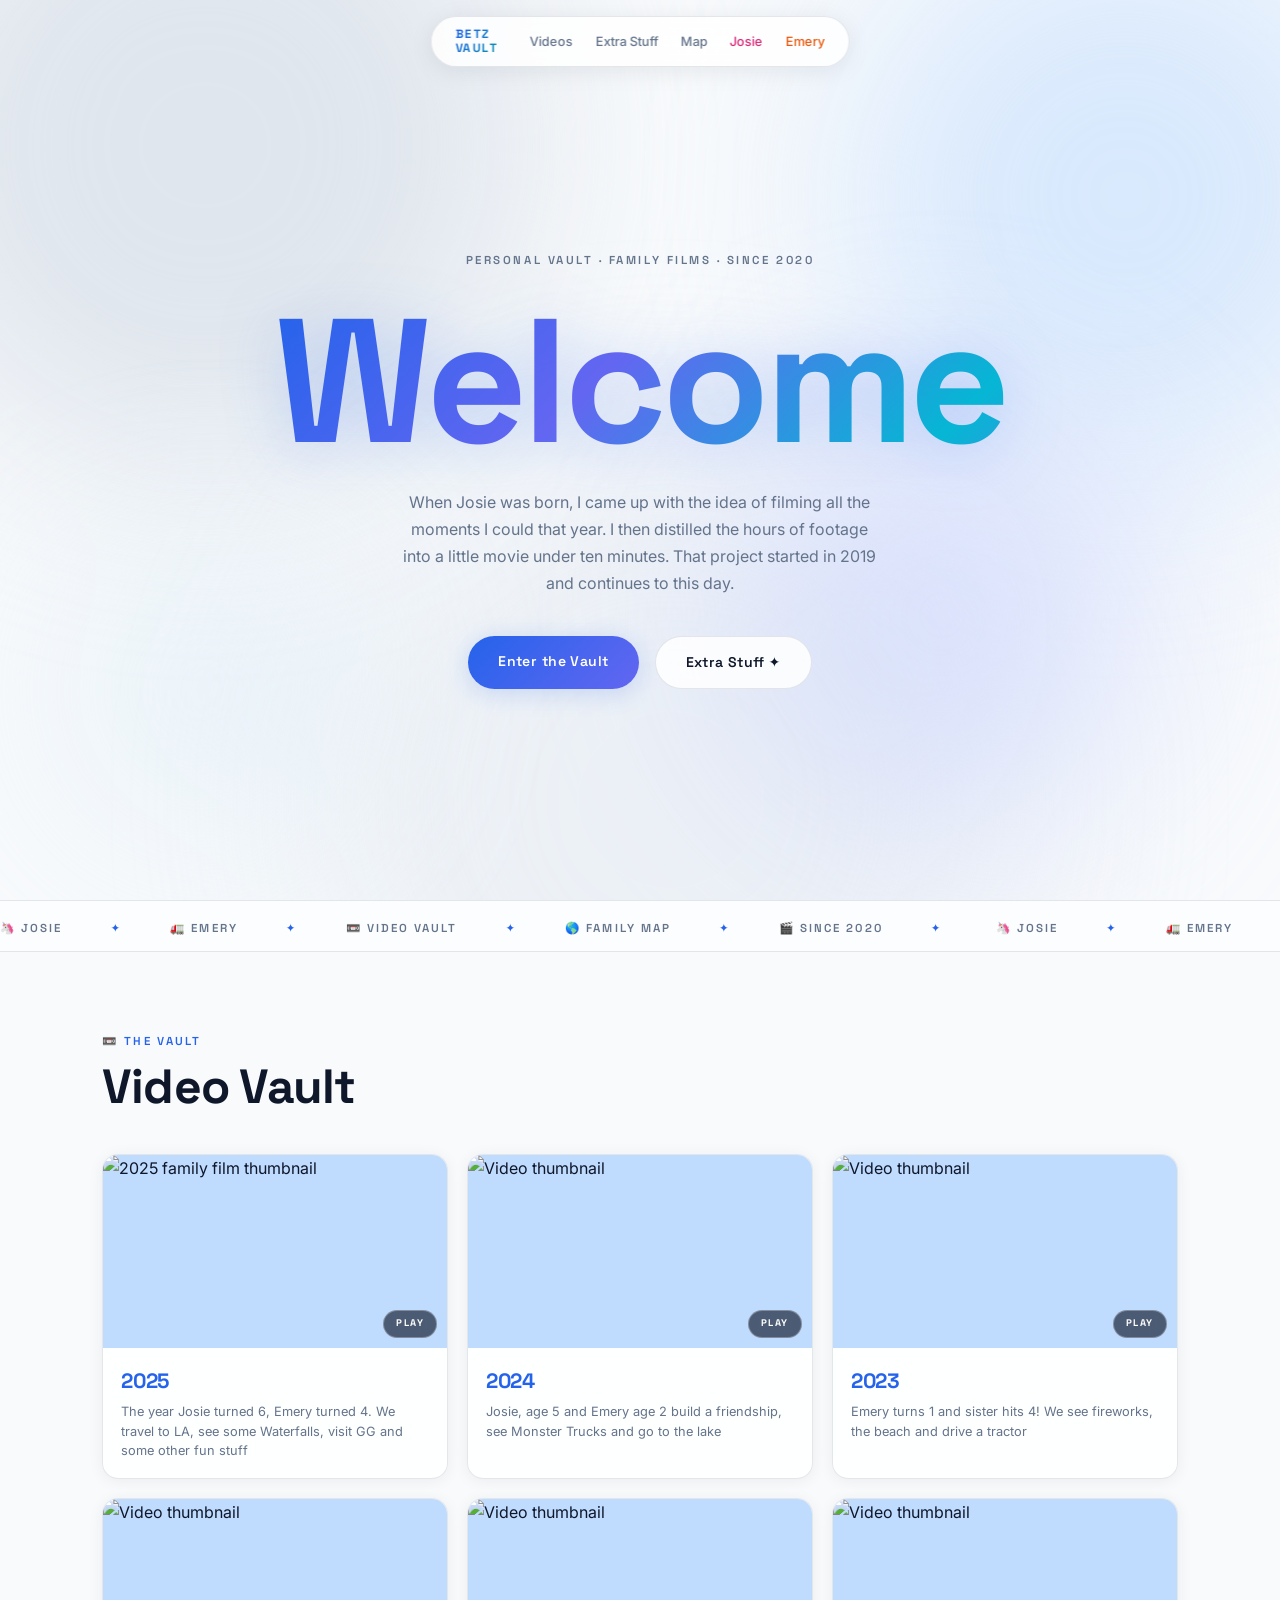
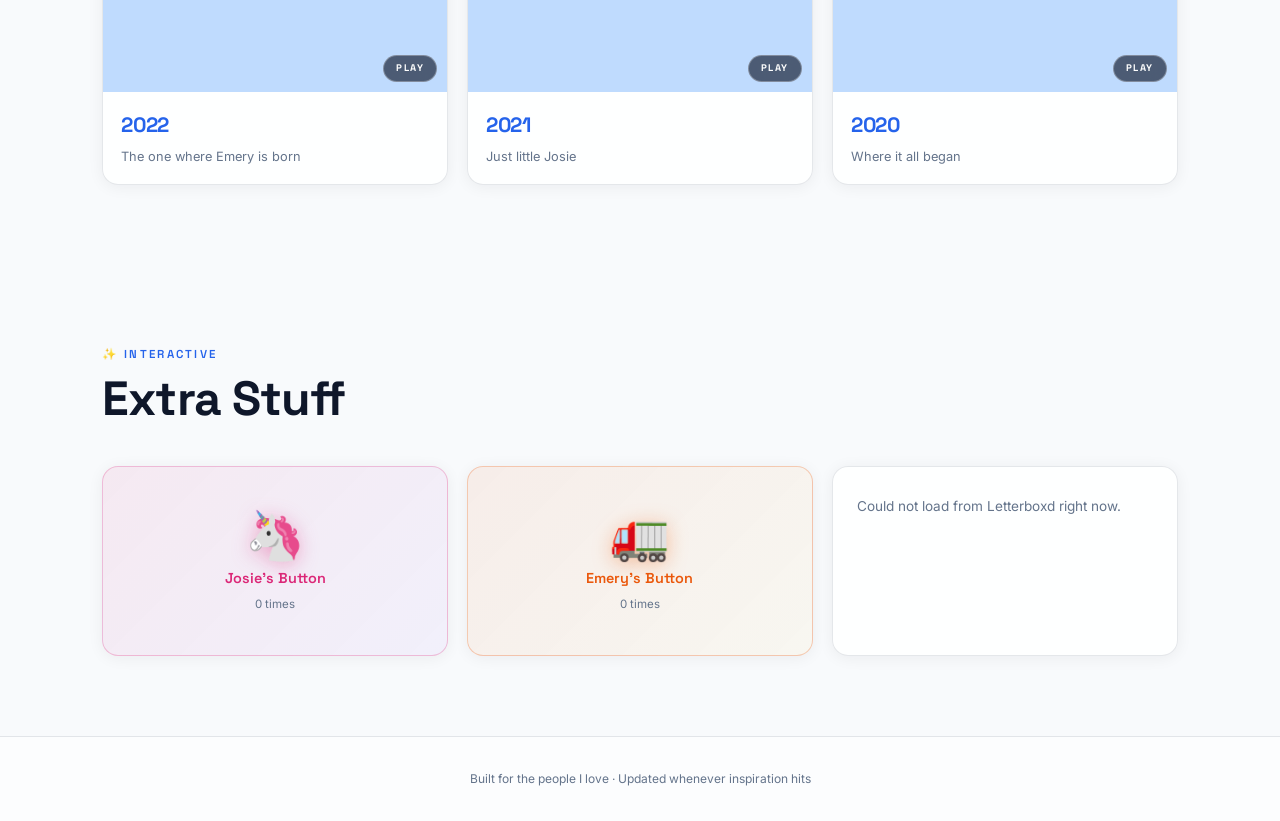
==== commit 82cf0b17: "Rename "Archive" to "Vault" across the site Co-Authored-By: Claude Sonnet 5.5 <noreply@anthropic.com" ====
--- a/index.html
+++ b/index.html
@@ -3,7 +3,7 @@
   <head>
     <meta charset="UTF-8" />
     <meta name="viewport" content="width=device-width, initial-scale=1.0" />
-    <title>BrutalBetz — Personal Video Archive</title>
+    <title>BrutalBetz — Personal Video Vault</title>
     <link rel="stylesheet" href="styles.css?v=10" />
     <link rel="preconnect" href="https://fonts.googleapis.com" />
     <link rel="preconnect" href="https://fonts.gstatic.com" crossorigin />
@@ -21,7 +21,7 @@
     <nav class="nav">
       <div class="logo">
         <span>Betz</span>
-        <span>Archive</span>
+        <span>Vault</span>
       </div>
       <div class="nav-links">
         <a href="#videos">Videos</a>
@@ -34,7 +34,7 @@
 
     <header class="hero">
       <div class="hero-content">
-        <p class="tagline">Personal Archive · Family Films · Since 2020</p>
+        <p class="tagline">Personal Vault · Family Films · Since 2020</p>
         <h1 class="welcome-text">Welcome</h1>
         <p class="subtitle">
           When Josie was born, I came up with the idea of filming all the moments I could that year. I then distilled the hours of footage into a little movie under ten minutes. That project started in 2019 and continues to this day.
@@ -48,15 +48,15 @@
 
     <div class="ribbon" aria-hidden="true">
       <div class="ribbon-inner">
-      <span>🦄 Josie</span><span class="dot">✦</span><span>🚛 Emery</span><span class="dot">✦</span><span>📼 Video Archive</span><span class="dot">✦</span><span>🌎 Family Map</span><span class="dot">✦</span><span>🎬 Since 2020</span><span class="dot">✦</span>
-      <span>🦄 Josie</span><span class="dot">✦</span><span>🚛 Emery</span><span class="dot">✦</span><span>📼 Video Archive</span><span class="dot">✦</span><span>🌎 Family Map</span><span class="dot">✦</span><span>🎬 Since 2020</span><span class="dot">✦</span>
+      <span>🦄 Josie</span><span class="dot">✦</span><span>🚛 Emery</span><span class="dot">✦</span><span>📼 Video Vault</span><span class="dot">✦</span><span>🌎 Family Map</span><span class="dot">✦</span><span>🎬 Since 2020</span><span class="dot">✦</span>
+      <span>🦄 Josie</span><span class="dot">✦</span><span>🚛 Emery</span><span class="dot">✦</span><span>📼 Video Vault</span><span class="dot">✦</span><span>🌎 Family Map</span><span class="dot">✦</span><span>🎬 Since 2020</span><span class="dot">✦</span>
       </div>
     </div>
 
     <main>
       <section id="videos" class="section">
         <div class="section-heading">
-          <span class="section-eyebrow">📼 The Archive</span>
+          <span class="section-eyebrow">📼 The Vault</span>
           <h2>Video Vault</h2>
         </div>
         <div class="video-grid">
